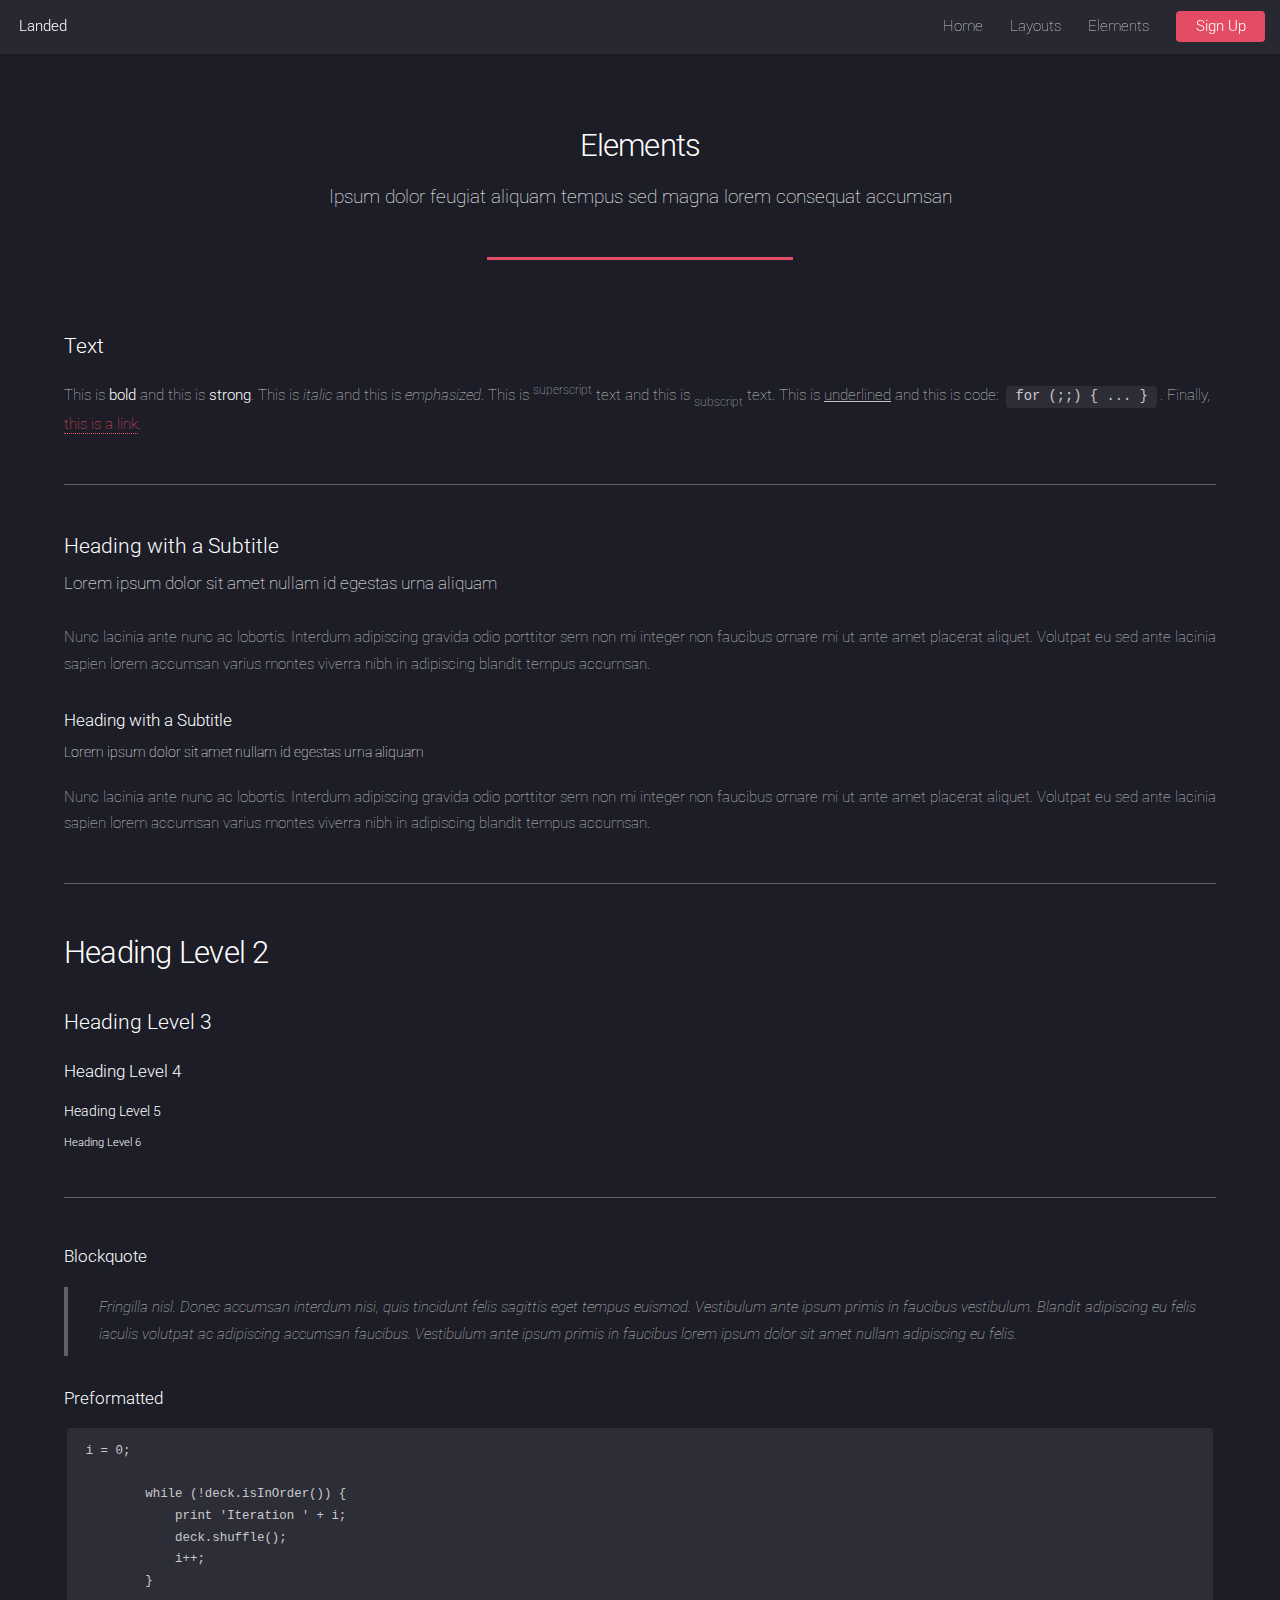
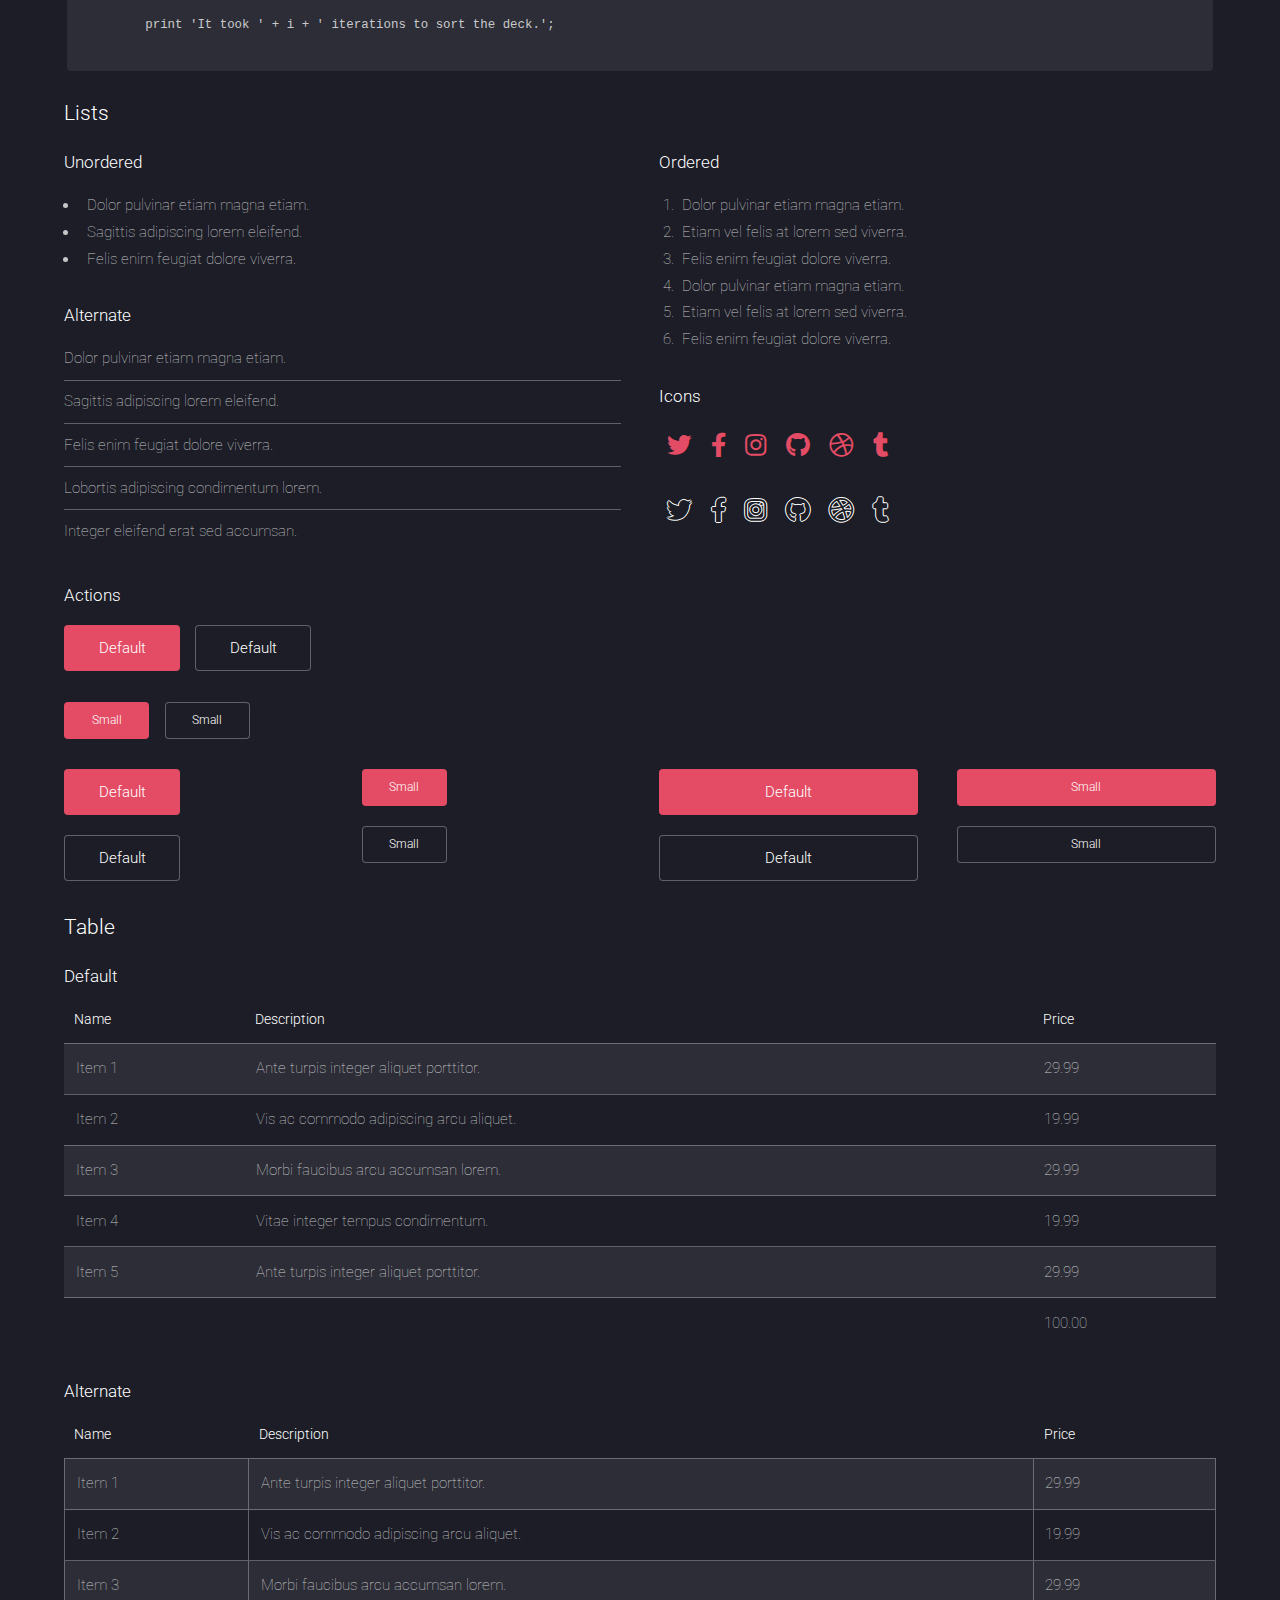
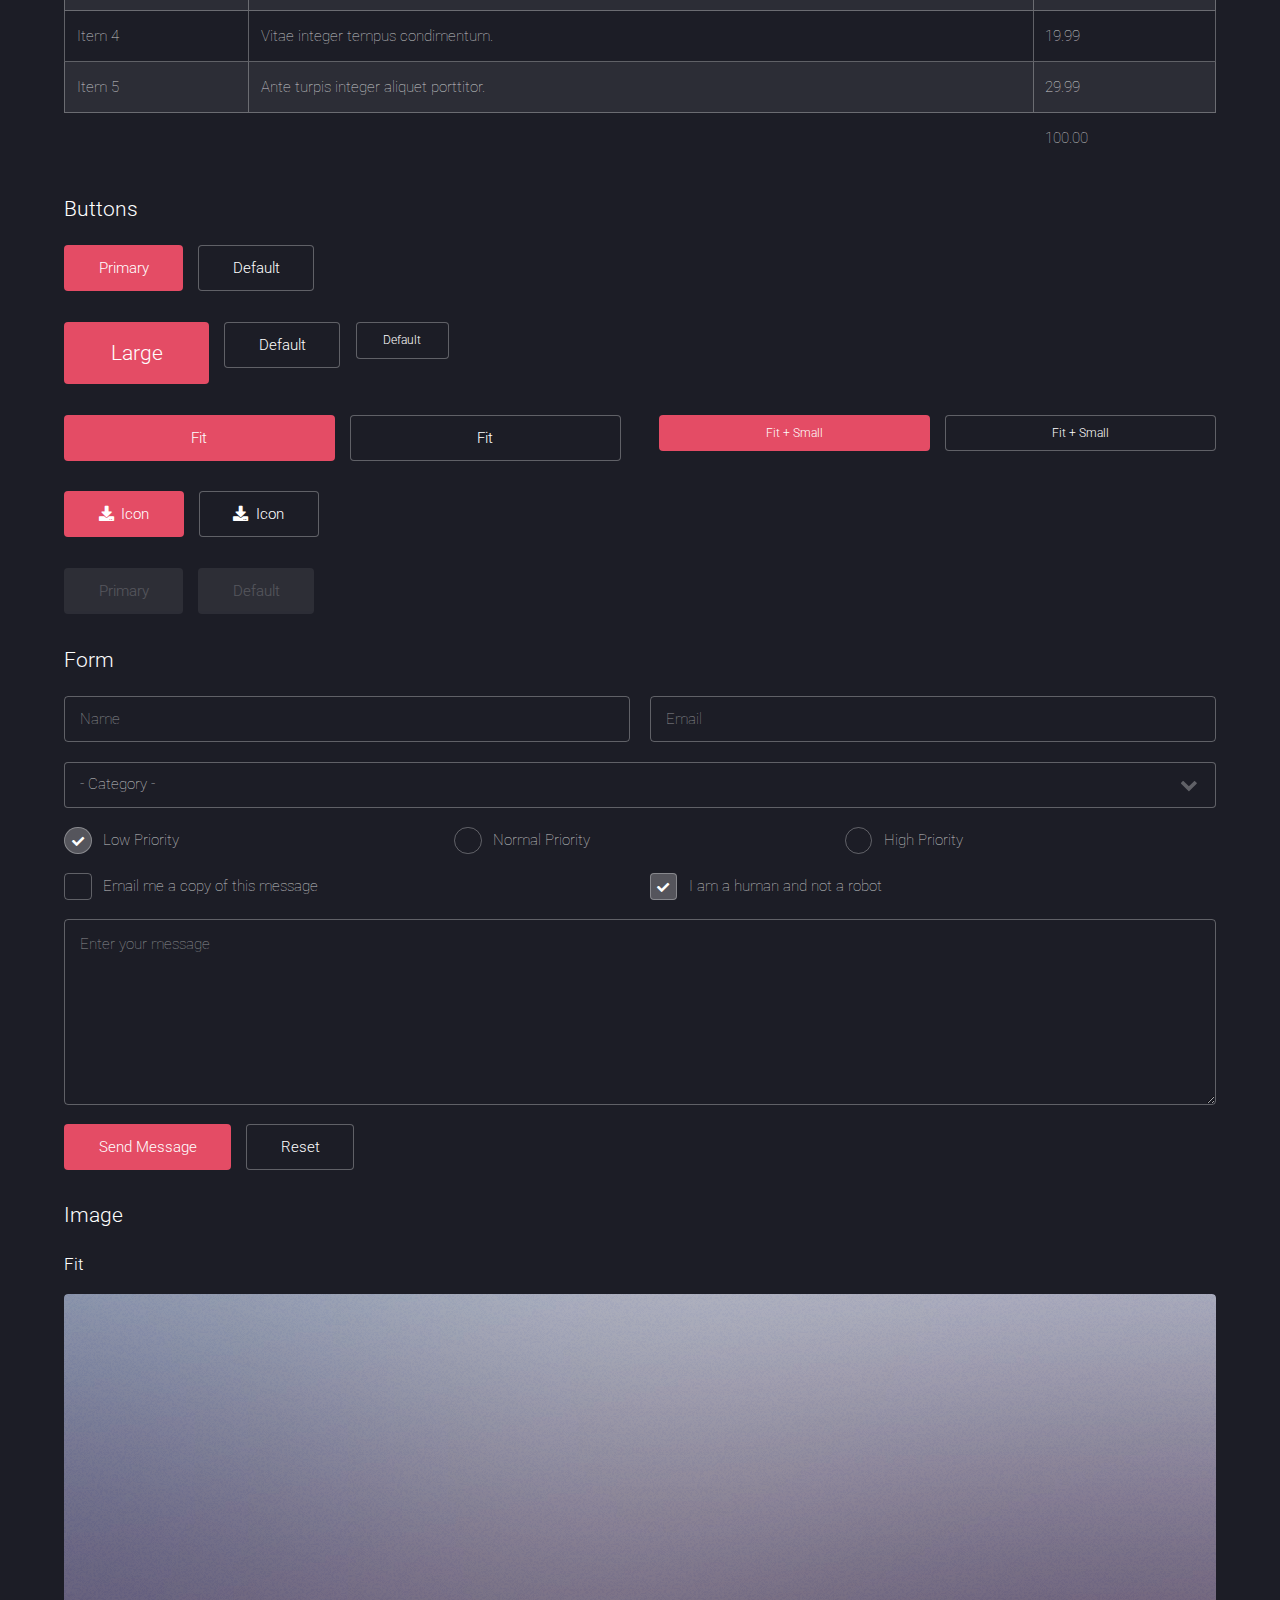
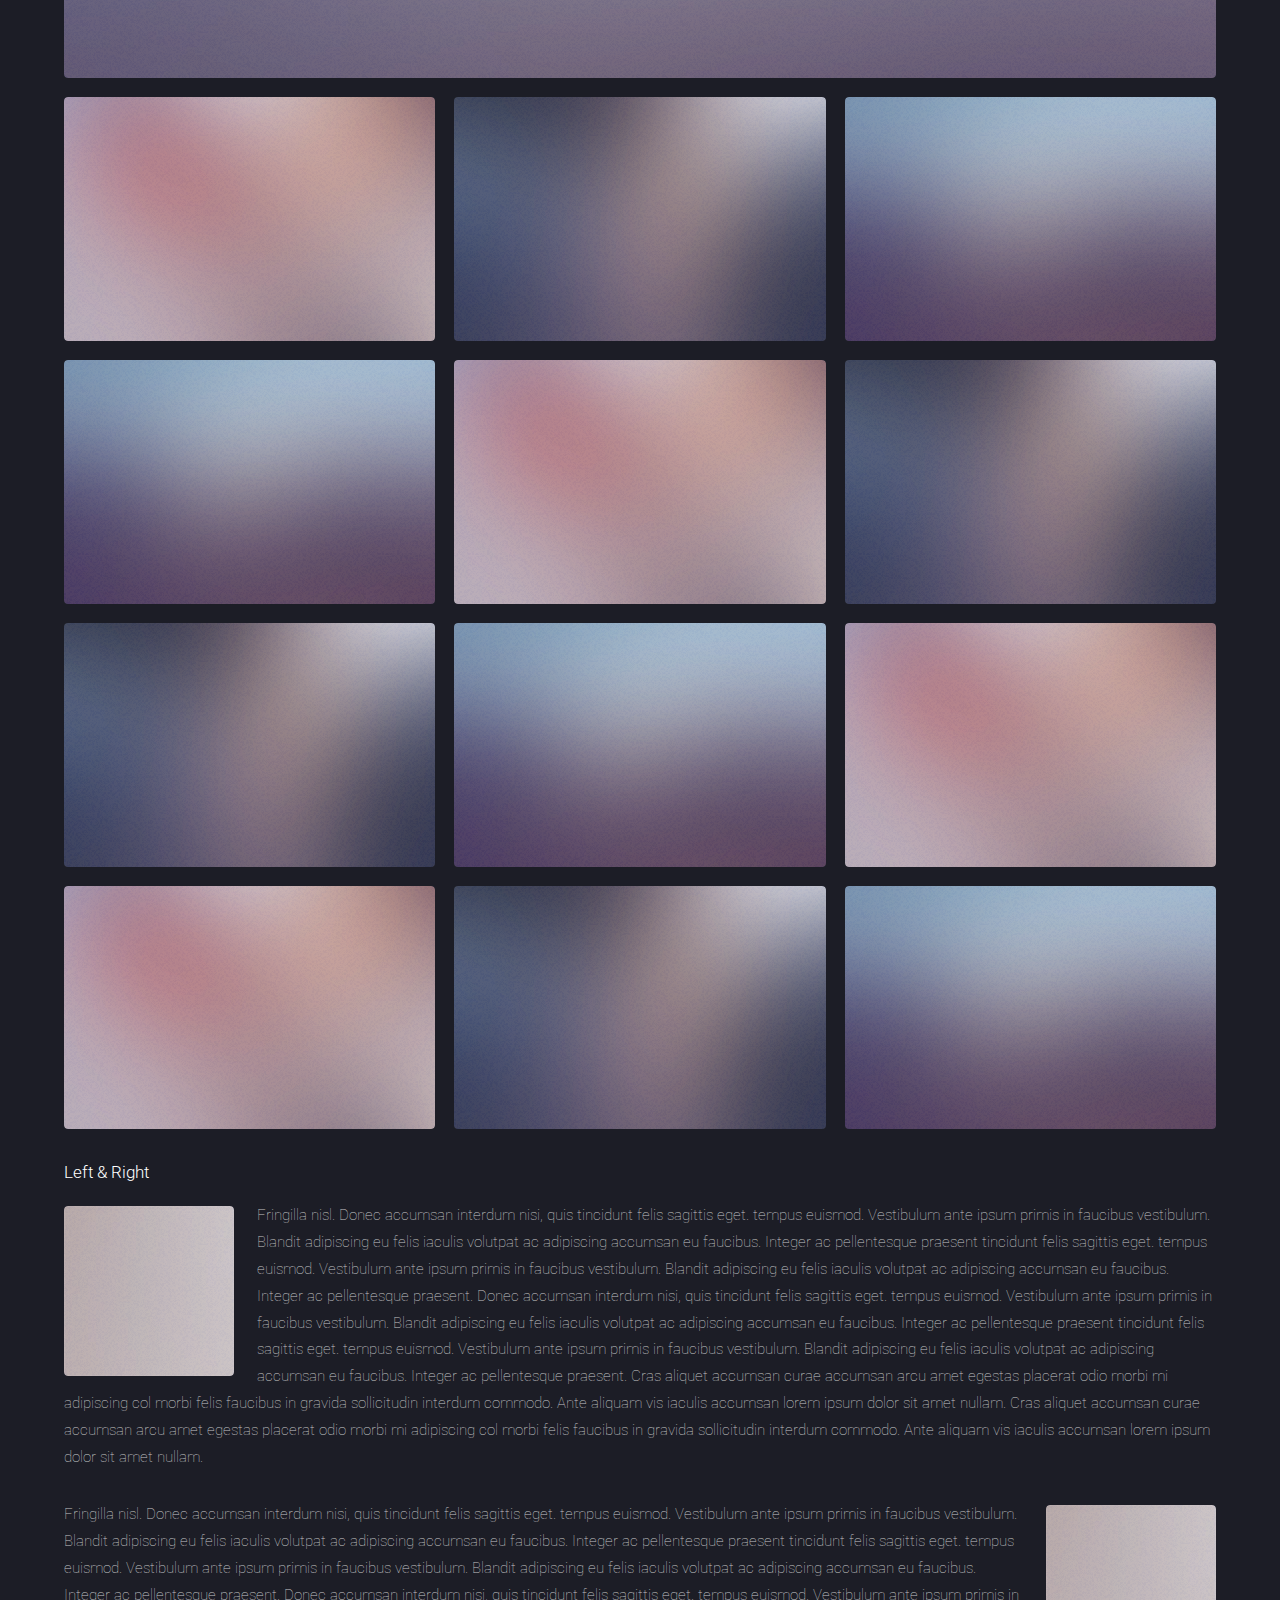
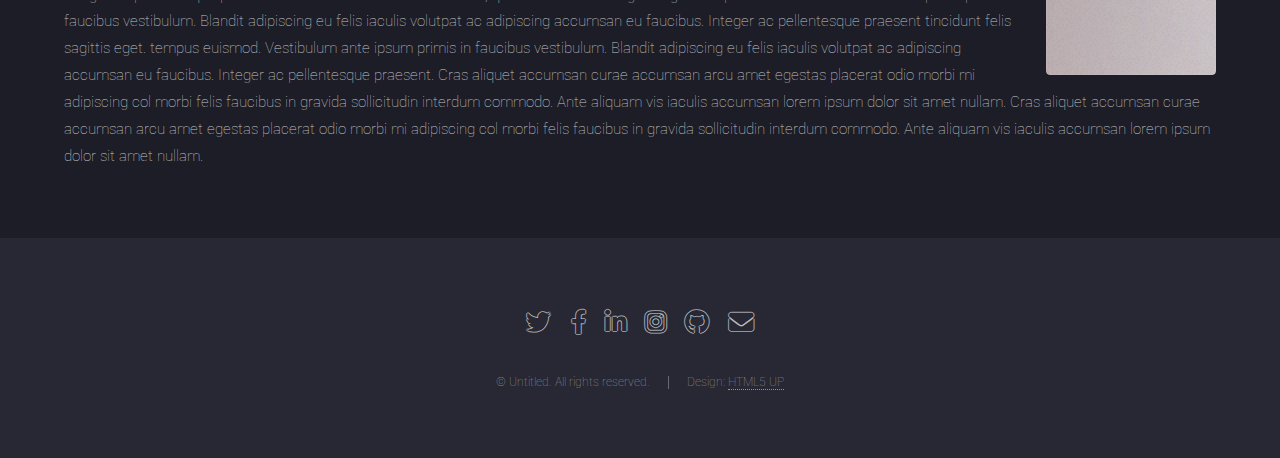
==== elements.html @ ab4cc2c6 "everything" ====
<!DOCTYPE HTML>
<!--
	Landed by HTML5 UP
	html5up.net | @ajlkn
	Free for personal and commercial use under the CCA 3.0 license (html5up.net/license)
-->
<html>
	<head>
		<title>Elements - Landed by HTML5 UP</title>
		<meta charset="utf-8" />
		<meta name="viewport" content="width=device-width, initial-scale=1, user-scalable=no" />
		<link rel="stylesheet" href="assets/css/main.css" />
		<noscript><link rel="stylesheet" href="assets/css/noscript.css" /></noscript>
	</head>
	<body class="is-preload">
		<div id="page-wrapper">

			<!-- Header -->
				<header id="header">
					<h1 id="logo"><a href="index.html">Landed</a></h1>
					<nav id="nav">
						<ul>
							<li><a href="index.html">Home</a></li>
							<li>
								<a href="#">Layouts</a>
								<ul>
									<li><a href="left-sidebar.html">Left Sidebar</a></li>
									<li><a href="right-sidebar.html">Right Sidebar</a></li>
									<li><a href="no-sidebar.html">No Sidebar</a></li>
									<li>
										<a href="#">Submenu</a>
										<ul>
											<li><a href="#">Option 1</a></li>
											<li><a href="#">Option 2</a></li>
											<li><a href="#">Option 3</a></li>
											<li><a href="#">Option 4</a></li>
										</ul>
									</li>
								</ul>
							</li>
							<li><a href="elements.html">Elements</a></li>
							<li><a href="#" class="button primary">Sign Up</a></li>
						</ul>
					</nav>
				</header>

			<!-- Main -->
				<div id="main" class="wrapper style1">
					<div class="container">
						<header class="major">
							<h2>Elements</h2>
							<p>Ipsum dolor feugiat aliquam tempus sed magna lorem consequat accumsan</p>
						</header>

						<!-- Text -->
							<section>
								<h3>Text</h3>
								<p>This is <b>bold</b> and this is <strong>strong</strong>. This is <i>italic</i> and this is <em>emphasized</em>.
								This is <sup>superscript</sup> text and this is <sub>subscript</sub> text.
								This is <u>underlined</u> and this is code: <code>for (;;) { ... }</code>. Finally, <a href="#">this is a link</a>.</p>

								<hr />

								<header>
									<h3>Heading with a Subtitle</h3>
									<p>Lorem ipsum dolor sit amet nullam id egestas urna aliquam</p>
								</header>
								<p>Nunc lacinia ante nunc ac lobortis. Interdum adipiscing gravida odio porttitor sem non mi integer non faucibus ornare mi ut ante amet placerat aliquet. Volutpat eu sed ante lacinia sapien lorem accumsan varius montes viverra nibh in adipiscing blandit tempus accumsan.</p>
								<header>
									<h4>Heading with a Subtitle</h4>
									<p>Lorem ipsum dolor sit amet nullam id egestas urna aliquam</p>
								</header>
								<p>Nunc lacinia ante nunc ac lobortis. Interdum adipiscing gravida odio porttitor sem non mi integer non faucibus ornare mi ut ante amet placerat aliquet. Volutpat eu sed ante lacinia sapien lorem accumsan varius montes viverra nibh in adipiscing blandit tempus accumsan.</p>

								<hr />

								<h2>Heading Level 2</h2>
								<h3>Heading Level 3</h3>
								<h4>Heading Level 4</h4>
								<h5>Heading Level 5</h5>
								<h6>Heading Level 6</h6>

								<hr />

								<h4>Blockquote</h4>
								<blockquote>Fringilla nisl. Donec accumsan interdum nisi, quis tincidunt felis sagittis eget tempus euismod. Vestibulum ante ipsum primis in faucibus vestibulum. Blandit adipiscing eu felis iaculis volutpat ac adipiscing accumsan faucibus. Vestibulum ante ipsum primis in faucibus lorem ipsum dolor sit amet nullam adipiscing eu felis.</blockquote>

								<h4>Preformatted</h4>
								<pre><code>i = 0;

	while (!deck.isInOrder()) {
	    print 'Iteration ' + i;
	    deck.shuffle();
	    i++;
	}

	print 'It took ' + i + ' iterations to sort the deck.';
	</code></pre>
							</section>

						<!-- Lists -->
							<section>
								<h3>Lists</h3>
								<div class="row">
									<div class="col-6 col-12-xsmall">

										<h4>Unordered</h4>
										<ul>
											<li>Dolor pulvinar etiam magna etiam.</li>
											<li>Sagittis adipiscing lorem eleifend.</li>
											<li>Felis enim feugiat dolore viverra.</li>
										</ul>

										<h4>Alternate</h4>
										<ul class="alt">
											<li>Dolor pulvinar etiam magna etiam.</li>
											<li>Sagittis adipiscing lorem eleifend.</li>
											<li>Felis enim feugiat dolore viverra.</li>
											<li>Lobortis adipiscing condimentum lorem.</li>
											<li>Integer eleifend erat sed accumsan.</li>
										</ul>

									</div>
									<div class="col-6 col-12-xsmall">

										<h4>Ordered</h4>
										<ol>
											<li>Dolor pulvinar etiam magna etiam.</li>
											<li>Etiam vel felis at lorem sed viverra.</li>
											<li>Felis enim feugiat dolore viverra.</li>
											<li>Dolor pulvinar etiam magna etiam.</li>
											<li>Etiam vel felis at lorem sed viverra.</li>
											<li>Felis enim feugiat dolore viverra.</li>
										</ol>

										<h4>Icons</h4>
										<ul class="icons">
											<li><a href="#" class="icon brands fa-twitter"><span class="label">Twitter</span></a></li>
											<li><a href="#" class="icon brands fa-facebook-f"><span class="label">Facebook</span></a></li>
											<li><a href="#" class="icon brands fa-instagram"><span class="label">Instagram</span></a></li>
											<li><a href="#" class="icon brands fa-github"><span class="label">Github</span></a></li>
											<li><a href="#" class="icon brands fa-dribbble"><span class="label">Dribbble</span></a></li>
											<li><a href="#" class="icon brands fa-tumblr"><span class="label">Tumblr</span></a></li>
										</ul>
										<ul class="icons">
											<li><a href="#" class="icon brands alt fa-twitter"><span class="label">Twitter</span></a></li>
											<li><a href="#" class="icon brands alt fa-facebook-f"><span class="label">Facebook</span></a></li>
											<li><a href="#" class="icon brands alt fa-instagram"><span class="label">Instagram</span></a></li>
											<li><a href="#" class="icon brands alt fa-github"><span class="label">Github</span></a></li>
											<li><a href="#" class="icon brands alt fa-dribbble"><span class="label">Dribbble</span></a></li>
											<li><a href="#" class="icon brands alt fa-tumblr"><span class="label">Tumblr</span></a></li>
										</ul>

									</div>
								</div>

								<h4>Actions</h4>
								<ul class="actions">
									<li><a href="#" class="button primary">Default</a></li>
									<li><a href="#" class="button">Default</a></li>
								</ul>
								<ul class="actions small">
									<li><a href="#" class="button primary small">Small</a></li>
									<li><a href="#" class="button small">Small</a></li>
								</ul>
								<div class="row">
									<div class="col-3 col-6-medium col-12-xsmall">
										<ul class="actions stacked">
											<li><a href="#" class="button primary">Default</a></li>
											<li><a href="#" class="button">Default</a></li>
										</ul>
									</div>
									<div class="col-3 col-6-medium col-12-xsmall">
										<ul class="actions stacked">
											<li><a href="#" class="button primary small">Small</a></li>
											<li><a href="#" class="button small">Small</a></li>
										</ul>
									</div>
									<div class="col-3 col-6-medium col-12-xsmall">
										<ul class="actions stacked">
											<li><a href="#" class="button primary fit">Default</a></li>
											<li><a href="#" class="button fit">Default</a></li>
										</ul>
									</div>
									<div class="col-3 col-6-medium col-12-xsmall">
										<ul class="actions stacked">
											<li><a href="#" class="button primary small fit">Small</a></li>
											<li><a href="#" class="button small fit">Small</a></li>
										</ul>
									</div>
								</div>
							</section>

						<!-- Table -->
							<section>
								<h3>Table</h3>
								<h4>Default</h4>
								<div class="table-wrapper">
									<table>
										<thead>
											<tr>
												<th>Name</th>
												<th>Description</th>
												<th>Price</th>
											</tr>
										</thead>
										<tbody>
											<tr>
												<td>Item 1</td>
												<td>Ante turpis integer aliquet porttitor.</td>
												<td>29.99</td>
											</tr>
											<tr>
												<td>Item 2</td>
												<td>Vis ac commodo adipiscing arcu aliquet.</td>
												<td>19.99</td>
											</tr>
											<tr>
												<td>Item 3</td>
												<td> Morbi faucibus arcu accumsan lorem.</td>
												<td>29.99</td>
											</tr>
											<tr>
												<td>Item 4</td>
												<td>Vitae integer tempus condimentum.</td>
												<td>19.99</td>
											</tr>
											<tr>
												<td>Item 5</td>
												<td>Ante turpis integer aliquet porttitor.</td>
												<td>29.99</td>
											</tr>
										</tbody>
										<tfoot>
											<tr>
												<td colspan="2"></td>
												<td>100.00</td>
											</tr>
										</tfoot>
									</table>
								</div>
								<h4>Alternate</h4>
								<div class="table-wrapper">
									<table class="alt">
										<thead>
											<tr>
												<th>Name</th>
												<th>Description</th>
												<th>Price</th>
											</tr>
										</thead>
										<tbody>
											<tr>
												<td>Item 1</td>
												<td>Ante turpis integer aliquet porttitor.</td>
												<td>29.99</td>
											</tr>
											<tr>
												<td>Item 2</td>
												<td>Vis ac commodo adipiscing arcu aliquet.</td>
												<td>19.99</td>
											</tr>
											<tr>
												<td>Item 3</td>
												<td> Morbi faucibus arcu accumsan lorem.</td>
												<td>29.99</td>
											</tr>
											<tr>
												<td>Item 4</td>
												<td>Vitae integer tempus condimentum.</td>
												<td>19.99</td>
											</tr>
											<tr>
												<td>Item 5</td>
												<td>Ante turpis integer aliquet porttitor.</td>
												<td>29.99</td>
											</tr>
										</tbody>
										<tfoot>
											<tr>
												<td colspan="2"></td>
												<td>100.00</td>
											</tr>
										</tfoot>
									</table>
								</div>
							</section>

						<!-- Buttons -->
							<section>
								<h3>Buttons</h3>
								<ul class="actions">
									<li><a href="#" class="button primary">Primary</a></li>
									<li><a href="#" class="button">Default</a></li>
								</ul>
								<ul class="actions">
									<li><a href="#" class="button primary large">Large</a></li>
									<li><a href="#" class="button">Default</a></li>
									<li><a href="#" class="button small">Default</a></li>
								</ul>
								<div class="row">
									<div class="col-6 col-12-xsmall">
										<ul class="actions fit">
											<li><a href="#" class="button primary fit">Fit</a></li>
											<li><a href="#" class="button fit">Fit</a></li>
										</ul>
									</div>
									<div class="col-6 col-12-xsmall">
										<ul class="actions fit small">
											<li><a href="#" class="button primary fit small">Fit + Small</a></li>
											<li><a href="#" class="button fit small">Fit + Small</a></li>
										</ul>
									</div>
								</div>
								<ul class="actions">
									<li><a href="#" class="button primary icon solid fa-download">Icon</a></li>
									<li><a href="#" class="button icon solid fa-download">Icon</a></li>
								</ul>
								<ul class="actions">
									<li><span class="button primary disabled">Primary</span></li>
									<li><span class="button disabled">Default</span></li>
								</ul>
							</section>

						<!-- Form -->
							<section>
								<h3>Form</h3>
								<form method="post" action="#">
									<div class="row gtr-uniform gtr-50">
										<div class="col-6 col-12-xsmall">
											<input type="text" name="name" id="name" value="" placeholder="Name" />
										</div>
										<div class="col-6 col-12-xsmall">
											<input type="email" name="email" id="email" value="" placeholder="Email" />
										</div>
										<div class="col-12">
											<select name="category" id="category">
												<option value="">- Category -</option>
												<option value="1">Manufacturing</option>
												<option value="1">Shipping</option>
												<option value="1">Administration</option>
												<option value="1">Human Resources</option>
											</select>
										</div>
										<div class="col-4 col-12-medium">
											<input type="radio" id="priority-low" name="priority" checked>
											<label for="priority-low">Low Priority</label>
										</div>
										<div class="col-4 col-12-medium">
											<input type="radio" id="priority-normal" name="priority">
											<label for="priority-normal">Normal Priority</label>
										</div>
										<div class="col-4 col-12-medium">
											<input type="radio" id="priority-high" name="priority">
											<label for="priority-high">High Priority</label>
										</div>
										<div class="col-6 col-12-medium">
											<input type="checkbox" id="copy" name="copy">
											<label for="copy">Email me a copy of this message</label>
										</div>
										<div class="col-6 col-12-medium">
											<input type="checkbox" id="human" name="human" checked>
											<label for="human">I am a human and not a robot</label>
										</div>
										<div class="col-12">
											<textarea name="message" id="message" placeholder="Enter your message" rows="6"></textarea>
										</div>
										<div class="col-12">
											<ul class="actions">
												<li><input type="submit" value="Send Message" class="primary" /></li>
												<li><input type="reset" value="Reset" /></li>
											</ul>
										</div>
									</div>
								</form>
							</section>

						<!-- Image -->
							<section>
								<h3>Image</h3>
								<h4>Fit</h4>
								<div class="box alt">
									<div class="row gtr-50 gtr-uniform">
										<div class="col-12"><span class="image fit"><img src="images/pic07.jpg" alt="" /></span></div>
										<div class="col-4 col-6-xsmall"><span class="image fit"><img src="images/pic02.jpg" alt="" /></span></div>
										<div class="col-4 col-6-xsmall"><span class="image fit"><img src="images/pic03.jpg" alt="" /></span></div>
										<div class="col-4 col-6-xsmall"><span class="image fit"><img src="images/pic04.jpg" alt="" /></span></div>
										<div class="col-4 col-6-xsmall"><span class="image fit"><img src="images/pic04.jpg" alt="" /></span></div>
										<div class="col-4 col-6-xsmall"><span class="image fit"><img src="images/pic02.jpg" alt="" /></span></div>
										<div class="col-4 col-6-xsmall"><span class="image fit"><img src="images/pic03.jpg" alt="" /></span></div>
										<div class="col-4 col-6-xsmall"><span class="image fit"><img src="images/pic03.jpg" alt="" /></span></div>
										<div class="col-4 col-6-xsmall"><span class="image fit"><img src="images/pic04.jpg" alt="" /></span></div>
										<div class="col-4 col-6-xsmall"><span class="image fit"><img src="images/pic02.jpg" alt="" /></span></div>
										<div class="col-4 col-6-xsmall"><span class="image fit"><img src="images/pic02.jpg" alt="" /></span></div>
										<div class="col-4 col-6-xsmall"><span class="image fit"><img src="images/pic03.jpg" alt="" /></span></div>
										<div class="col-4 col-6-xsmall"><span class="image fit"><img src="images/pic04.jpg" alt="" /></span></div>
									</div>
								</div>

								<h4>Left &amp; Right</h4>
								<p><span class="image left"><img src="images/pic08.jpg" alt="" /></span>Fringilla nisl. Donec accumsan interdum nisi, quis tincidunt felis sagittis eget. tempus euismod. Vestibulum ante ipsum primis in faucibus vestibulum. Blandit adipiscing eu felis iaculis volutpat ac adipiscing accumsan eu faucibus. Integer ac pellentesque praesent tincidunt felis sagittis eget. tempus euismod. Vestibulum ante ipsum primis in faucibus vestibulum. Blandit adipiscing eu felis iaculis volutpat ac adipiscing accumsan eu faucibus. Integer ac pellentesque praesent. Donec accumsan interdum nisi, quis tincidunt felis sagittis eget. tempus euismod. Vestibulum ante ipsum primis in faucibus vestibulum. Blandit adipiscing eu felis iaculis volutpat ac adipiscing accumsan eu faucibus. Integer ac pellentesque praesent tincidunt felis sagittis eget. tempus euismod. Vestibulum ante ipsum primis in faucibus vestibulum. Blandit adipiscing eu felis iaculis volutpat ac adipiscing accumsan eu faucibus. Integer ac pellentesque praesent. Cras aliquet accumsan curae accumsan arcu amet egestas placerat odio morbi mi adipiscing col morbi felis faucibus in gravida sollicitudin interdum commodo. Ante aliquam vis iaculis accumsan lorem ipsum dolor sit amet nullam. Cras aliquet accumsan curae accumsan arcu amet egestas placerat odio morbi mi adipiscing col morbi felis faucibus in gravida sollicitudin interdum commodo. Ante aliquam vis iaculis accumsan lorem ipsum dolor sit amet nullam.</p>
								<p><span class="image right"><img src="images/pic08.jpg" alt="" /></span>Fringilla nisl. Donec accumsan interdum nisi, quis tincidunt felis sagittis eget. tempus euismod. Vestibulum ante ipsum primis in faucibus vestibulum. Blandit adipiscing eu felis iaculis volutpat ac adipiscing accumsan eu faucibus. Integer ac pellentesque praesent tincidunt felis sagittis eget. tempus euismod. Vestibulum ante ipsum primis in faucibus vestibulum. Blandit adipiscing eu felis iaculis volutpat ac adipiscing accumsan eu faucibus. Integer ac pellentesque praesent. Donec accumsan interdum nisi, quis tincidunt felis sagittis eget. tempus euismod. Vestibulum ante ipsum primis in faucibus vestibulum. Blandit adipiscing eu felis iaculis volutpat ac adipiscing accumsan eu faucibus. Integer ac pellentesque praesent tincidunt felis sagittis eget. tempus euismod. Vestibulum ante ipsum primis in faucibus vestibulum. Blandit adipiscing eu felis iaculis volutpat ac adipiscing accumsan eu faucibus. Integer ac pellentesque praesent. Cras aliquet accumsan curae accumsan arcu amet egestas placerat odio morbi mi adipiscing col morbi felis faucibus in gravida sollicitudin interdum commodo. Ante aliquam vis iaculis accumsan lorem ipsum dolor sit amet nullam. Cras aliquet accumsan curae accumsan arcu amet egestas placerat odio morbi mi adipiscing col morbi felis faucibus in gravida sollicitudin interdum commodo. Ante aliquam vis iaculis accumsan lorem ipsum dolor sit amet nullam.</p>
							</section>

					</div>
				</div>

			<!-- Footer -->
				<footer id="footer">
					<ul class="icons">
						<li><a href="#" class="icon brands alt fa-twitter"><span class="label">Twitter</span></a></li>
						<li><a href="#" class="icon brands alt fa-facebook-f"><span class="label">Facebook</span></a></li>
						<li><a href="#" class="icon brands alt fa-linkedin-in"><span class="label">LinkedIn</span></a></li>
						<li><a href="#" class="icon brands alt fa-instagram"><span class="label">Instagram</span></a></li>
						<li><a href="#" class="icon brands alt fa-github"><span class="label">GitHub</span></a></li>
						<li><a href="#" class="icon solid alt fa-envelope"><span class="label">Email</span></a></li>
					</ul>
					<ul class="copyright">
						<li>&copy; Untitled. All rights reserved.</li><li>Design: <a href="http://html5up.net">HTML5 UP</a></li>
					</ul>
				</footer>

		</div>

		<!-- Scripts -->
			<script src="assets/js/jquery.min.js"></script>
			<script src="assets/js/jquery.scrolly.min.js"></script>
			<script src="assets/js/jquery.dropotron.min.js"></script>
			<script src="assets/js/jquery.scrollex.min.js"></script>
			<script src="assets/js/browser.min.js"></script>
			<script src="assets/js/breakpoints.min.js"></script>
			<script src="assets/js/util.js"></script>
			<script src="assets/js/main.js"></script>

	</body>
</html>
---- assets/css/main.css ----
@import url("fontawesome-all.min.css");
@import url("https://fonts.googleapis.com/css?family=Roboto:100,300,100italic,300italic");

/*
	Landed by HTML5 UP
	html5up.net | @ajlkn
	Free for personal and commercial use under the CCA 3.0 license (html5up.net/license)
*/

html, body, div, span, applet, object,
iframe, h1, h2, h3, h4, h5, h6, p, blockquote,
pre, a, abbr, acronym, address, big, cite,
code, del, dfn, em, img, ins, kbd, q, s, samp,
small, strike, strong, sub, sup, tt, var, b,
u, i, center, dl, dt, dd, ol, ul, li, fieldset,
form, label, legend, table, caption, tbody,
tfoot, thead, tr, th, td, article, aside,
canvas, details, embed, figure, figcaption,
footer, header, hgroup, menu, nav, output, ruby,
section, summary, time, mark, audio, video {
	margin: 0;
	padding: 0;
	border: 0;
	font-size: 100%;
	font: inherit;
	vertical-align: baseline;}

article, aside, details, figcaption, figure,
footer, header, hgroup, menu, nav, section {
	display: block;}

body {
	line-height: 1;
}

ol, ul {
	list-style: none;
}

blockquote, q {
	quotes: none;
}

	blockquote:before, blockquote:after, q:before, q:after {
		content: '';
		content: none;
	}

table {
	border-collapse: collapse;
	border-spacing: 0;
}

body {
	-webkit-text-size-adjust: none;
}

mark {
	background-color: transparent;
	color: inherit;
}

input::-moz-focus-inner {
	border: 0;
	padding: 0;
}

input, select, textarea {
	-moz-appearance: none;
	-webkit-appearance: none;
	-ms-appearance: none;
	appearance: none;
}

/* Basic */

	html {
		box-sizing: border-box;
	}

	*, *:before, *:after {
		box-sizing: inherit;
	}

	html, body {
		background: #1c1d26;
	}

	body.is-preload *, body.is-preload *:before, body.is-preload *:after {
		-moz-animation: none !important;
		-webkit-animation: none !important;
		-ms-animation: none !important;
		animation: none !important;
		-moz-transition: none !important;
		-webkit-transition: none !important;
		-ms-transition: none !important;
		transition: none !important;
	}

	body, input, select, textarea {
		color: rgba(255, 255, 255, 0.75);
		font-family: "Roboto", Helvetica, sans-serif;
		font-size: 15pt;
		font-weight: 100;
		line-height: 1.75em;
	}

	a {
		-moz-transition: border-color 0.2s ease-in-out, color 0.2s ease-in-out;
		-webkit-transition: border-color 0.2s ease-in-out, color 0.2s ease-in-out;
		-ms-transition: border-color 0.2s ease-in-out, color 0.2s ease-in-out;
		transition: border-color 0.2s ease-in-out, color 0.2s ease-in-out;
		border-bottom: dotted 1px;
		color: #e44c65;
		text-decoration: none;
	}

		a:hover {
			color: #e44c65 !important;
			border-bottom-color: transparent;
		}

	strong, b {
		color: #ffffff;
		font-weight: 300;
	}

	em, i {
		font-style: italic;
	}

	p {
		margin: 0 0 2em 0;
	}

	h1, h2, h3, h4, h5, h6 {
		color: #ffffff;
		font-weight: 300;
		line-height: 1em;
		margin: 0 0 1em 0;
	}

		h1 a, h2 a, h3 a, h4 a, h5 a, h6 a {
			color: inherit;
			border: 0;
		}

	h2 {
		font-size: 2em;
		line-height: 1.5em;
		letter-spacing: -0.025em;
	}

	h3 {
		font-size: 1.35em;
		line-height: 1.5em;
	}

	h4 {
		font-size: 1.1em;
		line-height: 1.5em;
	}

	h5 {
		font-size: 0.9em;
		line-height: 1.5em;
	}

	h6 {
		font-size: 0.7em;
		line-height: 1.5em;
	}

	sub {
		font-size: 0.8em;
		position: relative;
		top: 0.5em;
	}

	sup {
		font-size: 0.8em;
		position: relative;
		top: -0.5em;
	}

	hr {
		border: 0;
		border-bottom: solid 1px rgba(255, 255, 255, 0.3);
		margin: 3em 0;
	}

		hr.major {
			margin: 4em 0;
		}

	blockquote {
		border-left: solid 4px rgba(255, 255, 255, 0.3);
		font-style: italic;
		margin: 0 0 2em 0;
		padding: 0.5em 0 0.5em 2em;
	}

	code {
		background: rgba(255, 255, 255, 0.075);
		border-radius: 4px;
		font-family: "Courier New", monospace;
		font-size: 0.9em;
		margin: 0 0.25em;
		padding: 0.25em 0.65em;
	}

	pre {
		-webkit-overflow-scrolling: touch;
		font-family: "Courier New", monospace;
		font-size: 0.9em;
		margin: 0 0 2em 0;
	}

		pre code {
			display: block;
			line-height: 1.75em;
			padding: 1em 1.5em;
			overflow-x: auto;
		}

	.align-left {
		text-align: left;
	}

	.align-center {
		text-align: center;
	}

	.align-right {
		text-align: right;
	}

/* Loader */

	@-moz-keyframes spinner-show {
		0% {
			opacity: 0;
		}

		100% {
			opacity: 1;
		}
	}

	@-webkit-keyframes spinner-show {
		0% {
			opacity: 0;
		}

		100% {
			opacity: 1;
		}
	}

	@-ms-keyframes spinner-show {
		0% {
			opacity: 0;
		}

		100% {
			opacity: 1;
		}
	}

	@keyframes spinner-show {
		0% {
			opacity: 0;
		}

		100% {
			opacity: 1;
		}
	}

	@-moz-keyframes spinner-hide {
		0% {
			color: rgba(255, 255, 255, 0.15);
			z-index: 100001;
			-moz-transform: scale(1) rotate(0deg);
			-webkit-transform: scale(1) rotate(0deg);
			-ms-transform: scale(1) rotate(0deg);
			transform: scale(1) rotate(0deg);
		}

		99% {
			color: #1c1d26;
			z-index: 100001;
			-moz-transform: scale(0.5) rotate(360deg);
			-webkit-transform: scale(0.5) rotate(360deg);
			-ms-transform: scale(0.5) rotate(360deg);
			transform: scale(0.5) rotate(360deg);
		}

		100% {
			color: #1c1d26;
			z-index: -1;
			-moz-transform: scale(0.5) rotate(360deg);
			-webkit-transform: scale(0.5) rotate(360deg);
			-ms-transform: scale(0.5) rotate(360deg);
			transform: scale(0.5) rotate(360deg);
		}
	}

	@-webkit-keyframes spinner-hide {
		0% {
			color: rgba(255, 255, 255, 0.15);
			z-index: 100001;
			-moz-transform: scale(1) rotate(0deg);
			-webkit-transform: scale(1) rotate(0deg);
			-ms-transform: scale(1) rotate(0deg);
			transform: scale(1) rotate(0deg);
		}

		99% {
			color: #1c1d26;
			z-index: 100001;
			-moz-transform: scale(0.5) rotate(360deg);
			-webkit-transform: scale(0.5) rotate(360deg);
			-ms-transform: scale(0.5) rotate(360deg);
			transform: scale(0.5) rotate(360deg);
		}

		100% {
			color: #1c1d26;
			z-index: -1;
			-moz-transform: scale(0.5) rotate(360deg);
			-webkit-transform: scale(0.5) rotate(360deg);
			-ms-transform: scale(0.5) rotate(360deg);
			transform: scale(0.5) rotate(360deg);
		}
	}

	@-ms-keyframes spinner-hide {
		0% {
			color: rgba(255, 255, 255, 0.15);
			z-index: 100001;
			-moz-transform: scale(1) rotate(0deg);
			-webkit-transform: scale(1) rotate(0deg);
			-ms-transform: scale(1) rotate(0deg);
			transform: scale(1) rotate(0deg);
		}

		99% {
			color: #1c1d26;
			z-index: 100001;
			-moz-transform: scale(0.5) rotate(360deg);
			-webkit-transform: scale(0.5) rotate(360deg);
			-ms-transform: scale(0.5) rotate(360deg);
			transform: scale(0.5) rotate(360deg);
		}

		100% {
			color: #1c1d26;
			z-index: -1;
			-moz-transform: scale(0.5) rotate(360deg);
			-webkit-transform: scale(0.5) rotate(360deg);
			-ms-transform: scale(0.5) rotate(360deg);
			transform: scale(0.5) rotate(360deg);
		}
	}

	@keyframes spinner-hide {
		0% {
			color: rgba(255, 255, 255, 0.15);
			z-index: 100001;
			-moz-transform: scale(1) rotate(0deg);
			-webkit-transform: scale(1) rotate(0deg);
			-ms-transform: scale(1) rotate(0deg);
			transform: scale(1) rotate(0deg);
		}

		99% {
			color: #1c1d26;
			z-index: 100001;
			-moz-transform: scale(0.5) rotate(360deg);
			-webkit-transform: scale(0.5) rotate(360deg);
			-ms-transform: scale(0.5) rotate(360deg);
			transform: scale(0.5) rotate(360deg);
		}

		100% {
			color: #1c1d26;
			z-index: -1;
			-moz-transform: scale(0.5) rotate(360deg);
			-webkit-transform: scale(0.5) rotate(360deg);
			-ms-transform: scale(0.5) rotate(360deg);
			transform: scale(0.5) rotate(360deg);
		}
	}

	@-moz-keyframes spinner-rotate {
		0% {
			-moz-transform: scale(1) rotate(0deg);
			-webkit-transform: scale(1) rotate(0deg);
			-ms-transform: scale(1) rotate(0deg);
			transform: scale(1) rotate(0deg);
		}

		100% {
			-moz-transform: scale(1) rotate(360deg);
			-webkit-transform: scale(1) rotate(360deg);
			-ms-transform: scale(1) rotate(360deg);
			transform: scale(1) rotate(360deg);
		}
	}

	@-webkit-keyframes spinner-rotate {
		0% {
			-moz-transform: scale(1) rotate(0deg);
			-webkit-transform: scale(1) rotate(0deg);
			-ms-transform: scale(1) rotate(0deg);
			transform: scale(1) rotate(0deg);
		}

		100% {
			-moz-transform: scale(1) rotate(360deg);
			-webkit-transform: scale(1) rotate(360deg);
			-ms-transform: scale(1) rotate(360deg);
			transform: scale(1) rotate(360deg);
		}
	}

	@-ms-keyframes spinner-rotate {
		0% {
			-moz-transform: scale(1) rotate(0deg);
			-webkit-transform: scale(1) rotate(0deg);
			-ms-transform: scale(1) rotate(0deg);
			transform: scale(1) rotate(0deg);
		}

		100% {
			-moz-transform: scale(1) rotate(360deg);
			-webkit-transform: scale(1) rotate(360deg);
			-ms-transform: scale(1) rotate(360deg);
			transform: scale(1) rotate(360deg);
		}
	}

	@keyframes spinner-rotate {
		0% {
			-moz-transform: scale(1) rotate(0deg);
			-webkit-transform: scale(1) rotate(0deg);
			-ms-transform: scale(1) rotate(0deg);
			transform: scale(1) rotate(0deg);
		}

		100% {
			-moz-transform: scale(1) rotate(360deg);
			-webkit-transform: scale(1) rotate(360deg);
			-ms-transform: scale(1) rotate(360deg);
			transform: scale(1) rotate(360deg);
		}
	}

	@-moz-keyframes overlay-hide {
		0% {
			opacity: 1;
			z-index: 100000;
		}

		15% {
			opacity: 1;
			z-index: 100000;
		}

		99% {
			opacity: 0;
			z-index: 100000;
		}

		100% {
			opacity: 0;
			z-index: -1;
		}
	}

	@-webkit-keyframes overlay-hide {
		0% {
			opacity: 1;
			z-index: 100000;
		}

		15% {
			opacity: 1;
			z-index: 100000;
		}

		99% {
			opacity: 0;
			z-index: 100000;
		}

		100% {
			opacity: 0;
			z-index: -1;
		}
	}

	@-ms-keyframes overlay-hide {
		0% {
			opacity: 1;
			z-index: 100000;
		}

		15% {
			opacity: 1;
			z-index: 100000;
		}

		99% {
			opacity: 0;
			z-index: 100000;
		}

		100% {
			opacity: 0;
			z-index: -1;
		}
	}

	@keyframes overlay-hide {
		0% {
			opacity: 1;
			z-index: 100000;
		}

		15% {
			opacity: 1;
			z-index: 100000;
		}

		99% {
			opacity: 0;
			z-index: 100000;
		}

		100% {
			opacity: 0;
			z-index: -1;
		}
	}

	body.landing {
		text-decoration: none;
	}

		body.landing:before {
			-moz-osx-font-smoothing: grayscale;
			-webkit-font-smoothing: antialiased;
			display: inline-block;
			font-style: normal;
			font-variant: normal;
			text-rendering: auto;
			line-height: 1;
			text-transform: none !important;
			font-family: 'Font Awesome 5 Free';
			font-weight: 900;
		}

		body.landing:before {
			-moz-animation: spinner-show 1.5s 1 0.25s ease forwards, spinner-hide 0.25s ease-in-out forwards !important;
			-webkit-animation: spinner-show 1.5s 1 0.25s ease forwards, spinner-hide 0.25s ease-in-out forwards !important;
			-ms-animation: spinner-show 1.5s 1 0.25s ease forwards, spinner-hide 0.25s ease-in-out forwards !important;
			animation: spinner-show 1.5s 1 0.25s ease forwards, spinner-hide 0.25s ease-in-out forwards !important;
			-moz-transform-origin: 50% 50%;
			-webkit-transform-origin: 50% 50%;
			-ms-transform-origin: 50% 50%;
			transform-origin: 50% 50%;
			color: rgba(255, 255, 255, 0.15);
			content: '\f1ce';
			cursor: default;
			display: block;
			font-size: 2em;
			height: 2em;
			left: 50%;
			line-height: 2em;
			margin: -1em 0 0 -1em;
			opacity: 0;
			position: fixed;
			text-align: center;
			top: 50%;
			width: 2em;
			z-index: -1;
		}

		body.landing:after {
			-moz-animation: overlay-hide 1.5s ease-in forwards !important;
			-webkit-animation: overlay-hide 1.5s ease-in forwards !important;
			-ms-animation: overlay-hide 1.5s ease-in forwards !important;
			animation: overlay-hide 1.5s ease-in forwards !important;
			background: #1c1d26;
			content: '';
			display: block;
			height: 100%;
			left: 0;
			opacity: 0;
			position: fixed;
			top: 0;
			width: 100%;
			z-index: -1;
		}

		body.landing.is-preload:before {
			-moz-animation: spinner-show 1.5s 1 0.25s ease forwards, spinner-rotate 0.75s infinite linear !important;
			-webkit-animation: spinner-show 1.5s 1 0.25s ease forwards, spinner-rotate 0.75s infinite linear !important;
			-ms-animation: spinner-show 1.5s 1 0.25s ease forwards, spinner-rotate 0.75s infinite linear !important;
			animation: spinner-show 1.5s 1 0.25s ease forwards, spinner-rotate 0.75s infinite linear !important;
			z-index: 100001;
		}

		body.landing.is-preload:after {
			-moz-animation: none !important;
			-webkit-animation: none !important;
			-ms-animation: none !important;
			animation: none !important;
			opacity: 1;
			z-index: 100000;
		}

	@media (-webkit-min-device-pixel-ratio: 2) {

		body.landing:before {
			line-height: 2.025em;
		}

	}

/* Container */

	.container {
		margin: 0 auto;
		max-width: calc(100% - 4em);
		width: 70em;
	}

		.container.xsmall {
			width: 17.5em;
		}

		.container.small {
			width: 35em;
		}

		.container.medium {
			width: 52.5em;
		}

		.container.large {
			width: 87.5em;
		}

		.container.xlarge {
			width: 105em;
		}

		.container.max {
			width: 100%;
		}

		@media screen and (max-width: 1280px) {

			.container {
				width: 90%;
				max-width: 100%;
			}

		}

		@media screen and (max-width: 980px) {

			.container {
				width: 100% !important;
			}

		}

/* Row */

	.row {
		display: flex;
		flex-wrap: wrap;
		box-sizing: border-box;
		align-items: stretch;
	}

		.row > * {
			box-sizing: border-box;
		}

		.row.gtr-uniform > * > :last-child {
			margin-bottom: 0;
		}

		.row.aln-left {
			justify-content: flex-start;
		}

		.row.aln-center {
			justify-content: center;
		}

		.row.aln-right {
			justify-content: flex-end;
		}

		.row.aln-top {
			align-items: flex-start;
		}

		.row.aln-middle {
			align-items: center;
		}

		.row.aln-bottom {
			align-items: flex-end;
		}

		.row > .imp {
			order: -1;
		}

		.row > .col-1 {
			width: 8.33333%;
		}

		.row > .off-1 {
			margin-left: 8.33333%;
		}

		.row > .col-2 {
			width: 16.66667%;
		}

		.row > .off-2 {
			margin-left: 16.66667%;
		}

		.row > .col-3 {
			width: 25%;
		}

		.row > .off-3 {
			margin-left: 25%;
		}

		.row > .col-4 {
			width: 33.33333%;
		}

		.row > .off-4 {
			margin-left: 33.33333%;
		}

		.row > .col-5 {
			width: 41.66667%;
		}

		.row > .off-5 {
			margin-left: 41.66667%;
		}

		.row > .col-6 {
			width: 50%;
		}

		.row > .off-6 {
			margin-left: 50%;
		}

		.row > .col-7 {
			width: 58.33333%;
		}

		.row > .off-7 {
			margin-left: 58.33333%;
		}

		.row > .col-8 {
			width: 66.66667%;
		}

		.row > .off-8 {
			margin-left: 66.66667%;
		}

		.row > .col-9 {
			width: 75%;
		}

		.row > .off-9 {
			margin-left: 75%;
		}

		.row > .col-10 {
			width: 83.33333%;
		}

		.row > .off-10 {
			margin-left: 83.33333%;
		}

		.row > .col-11 {
			width: 91.66667%;
		}

		.row > .off-11 {
			margin-left: 91.66667%;
		}

		.row > .col-12 {
			width: 100%;
		}

		.row > .off-12 {
			margin-left: 100%;
		}

		.row.gtr-0 {
			margin-top: 0;
			margin-left: 0em;
		}

			.row.gtr-0 > * {
				padding: 0 0 0 0em;
			}

			.row.gtr-0.gtr-uniform {
				margin-top: 0em;
			}

				.row.gtr-0.gtr-uniform > * {
					padding-top: 0em;
				}

		.row.gtr-25 {
			margin-top: 0;
			margin-left: -0.625em;
		}

			.row.gtr-25 > * {
				padding: 0 0 0 0.625em;
			}

			.row.gtr-25.gtr-uniform {
				margin-top: -0.625em;
			}

				.row.gtr-25.gtr-uniform > * {
					padding-top: 0.625em;
				}

		.row.gtr-50 {
			margin-top: 0;
			margin-left: -1.25em;
		}

			.row.gtr-50 > * {
				padding: 0 0 0 1.25em;
			}

			.row.gtr-50.gtr-uniform {
				margin-top: -1.25em;
			}

				.row.gtr-50.gtr-uniform > * {
					padding-top: 1.25em;
				}

		.row {
			margin-top: 0;
			margin-left: -2.5em;
		}

			.row > * {
				padding: 0 0 0 2.5em;
			}

			.row.gtr-uniform {
				margin-top: -2.5em;
			}

				.row.gtr-uniform > * {
					padding-top: 2.5em;
				}

		.row.gtr-150 {
			margin-top: 0;
			margin-left: -3.75em;
		}

			.row.gtr-150 > * {
				padding: 0 0 0 3.75em;
			}

			.row.gtr-150.gtr-uniform {
				margin-top: -3.75em;
			}

				.row.gtr-150.gtr-uniform > * {
					padding-top: 3.75em;
				}

		.row.gtr-200 {
			margin-top: 0;
			margin-left: -5em;
		}

			.row.gtr-200 > * {
				padding: 0 0 0 5em;
			}

			.row.gtr-200.gtr-uniform {
				margin-top: -5em;
			}

				.row.gtr-200.gtr-uniform > * {
					padding-top: 5em;
				}

		@media screen and (max-width: 1680px) {

			.row {
				display: flex;
				flex-wrap: wrap;
				box-sizing: border-box;
				align-items: stretch;
			}

				.row > * {
					box-sizing: border-box;
				}

				.row.gtr-uniform > * > :last-child {
					margin-bottom: 0;
				}

				.row.aln-left {
					justify-content: flex-start;
				}

				.row.aln-center {
					justify-content: center;
				}

				.row.aln-right {
					justify-content: flex-end;
				}

				.row.aln-top {
					align-items: flex-start;
				}

				.row.aln-middle {
					align-items: center;
				}

				.row.aln-bottom {
					align-items: flex-end;
				}

				.row > .imp-xlarge {
					order: -1;
				}

				.row > .col-1-xlarge {
					width: 8.33333%;
				}

				.row > .off-1-xlarge {
					margin-left: 8.33333%;
				}

				.row > .col-2-xlarge {
					width: 16.66667%;
				}

				.row > .off-2-xlarge {
					margin-left: 16.66667%;
				}

				.row > .col-3-xlarge {
					width: 25%;
				}

				.row > .off-3-xlarge {
					margin-left: 25%;
				}

				.row > .col-4-xlarge {
					width: 33.33333%;
				}

				.row > .off-4-xlarge {
					margin-left: 33.33333%;
				}

				.row > .col-5-xlarge {
					width: 41.66667%;
				}

				.row > .off-5-xlarge {
					margin-left: 41.66667%;
				}

				.row > .col-6-xlarge {
					width: 50%;
				}

				.row > .off-6-xlarge {
					margin-left: 50%;
				}

				.row > .col-7-xlarge {
					width: 58.33333%;
				}

				.row > .off-7-xlarge {
					margin-left: 58.33333%;
				}

				.row > .col-8-xlarge {
					width: 66.66667%;
				}

				.row > .off-8-xlarge {
					margin-left: 66.66667%;
				}

				.row > .col-9-xlarge {
					width: 75%;
				}

				.row > .off-9-xlarge {
					margin-left: 75%;
				}

				.row > .col-10-xlarge {
					width: 83.33333%;
				}

				.row > .off-10-xlarge {
					margin-left: 83.33333%;
				}

				.row > .col-11-xlarge {
					width: 91.66667%;
				}

				.row > .off-11-xlarge {
					margin-left: 91.66667%;
				}

				.row > .col-12-xlarge {
					width: 100%;
				}

				.row > .off-12-xlarge {
					margin-left: 100%;
				}

				.row.gtr-0 {
					margin-top: 0;
					margin-left: 0em;
				}

					.row.gtr-0 > * {
						padding: 0 0 0 0em;
					}

					.row.gtr-0.gtr-uniform {
						margin-top: 0em;
					}

						.row.gtr-0.gtr-uniform > * {
							padding-top: 0em;
						}

				.row.gtr-25 {
					margin-top: 0;
					margin-left: -0.625em;
				}

					.row.gtr-25 > * {
						padding: 0 0 0 0.625em;
					}

					.row.gtr-25.gtr-uniform {
						margin-top: -0.625em;
					}

						.row.gtr-25.gtr-uniform > * {
							padding-top: 0.625em;
						}

				.row.gtr-50 {
					margin-top: 0;
					margin-left: -1.25em;
				}

					.row.gtr-50 > * {
						padding: 0 0 0 1.25em;
					}

					.row.gtr-50.gtr-uniform {
						margin-top: -1.25em;
					}

						.row.gtr-50.gtr-uniform > * {
							padding-top: 1.25em;
						}

				.row {
					margin-top: 0;
					margin-left: -2.5em;
				}

					.row > * {
						padding: 0 0 0 2.5em;
					}

					.row.gtr-uniform {
						margin-top: -2.5em;
					}

						.row.gtr-uniform > * {
							padding-top: 2.5em;
						}

				.row.gtr-150 {
					margin-top: 0;
					margin-left: -3.75em;
				}

					.row.gtr-150 > * {
						padding: 0 0 0 3.75em;
					}

					.row.gtr-150.gtr-uniform {
						margin-top: -3.75em;
					}

						.row.gtr-150.gtr-uniform > * {
							padding-top: 3.75em;
						}

				.row.gtr-200 {
					margin-top: 0;
					margin-left: -5em;
				}

					.row.gtr-200 > * {
						padding: 0 0 0 5em;
					}

					.row.gtr-200.gtr-uniform {
						margin-top: -5em;
					}

						.row.gtr-200.gtr-uniform > * {
							padding-top: 5em;
						}

		}

		@media screen and (max-width: 1280px) {

			.row {
				display: flex;
				flex-wrap: wrap;
				box-sizing: border-box;
				align-items: stretch;
			}

				.row > * {
					box-sizing: border-box;
				}

				.row.gtr-uniform > * > :last-child {
					margin-bottom: 0;
				}

				.row.aln-left {
					justify-content: flex-start;
				}

				.row.aln-center {
					justify-content: center;
				}

				.row.aln-right {
					justify-content: flex-end;
				}

				.row.aln-top {
					align-items: flex-start;
				}

				.row.aln-middle {
					align-items: center;
				}

				.row.aln-bottom {
					align-items: flex-end;
				}

				.row > .imp-large {
					order: -1;
				}

				.row > .col-1-large {
					width: 8.33333%;
				}

				.row > .off-1-large {
					margin-left: 8.33333%;
				}

				.row > .col-2-large {
					width: 16.66667%;
				}

				.row > .off-2-large {
					margin-left: 16.66667%;
				}

				.row > .col-3-large {
					width: 25%;
				}

				.row > .off-3-large {
					margin-left: 25%;
				}

				.row > .col-4-large {
					width: 33.33333%;
				}

				.row > .off-4-large {
					margin-left: 33.33333%;
				}

				.row > .col-5-large {
					width: 41.66667%;
				}

				.row > .off-5-large {
					margin-left: 41.66667%;
				}

				.row > .col-6-large {
					width: 50%;
				}

				.row > .off-6-large {
					margin-left: 50%;
				}

				.row > .col-7-large {
					width: 58.33333%;
				}

				.row > .off-7-large {
					margin-left: 58.33333%;
				}

				.row > .col-8-large {
					width: 66.66667%;
				}

				.row > .off-8-large {
					margin-left: 66.66667%;
				}

				.row > .col-9-large {
					width: 75%;
				}

				.row > .off-9-large {
					margin-left: 75%;
				}

				.row > .col-10-large {
					width: 83.33333%;
				}

				.row > .off-10-large {
					margin-left: 83.33333%;
				}

				.row > .col-11-large {
					width: 91.66667%;
				}

				.row > .off-11-large {
					margin-left: 91.66667%;
				}

				.row > .col-12-large {
					width: 100%;
				}

				.row > .off-12-large {
					margin-left: 100%;
				}

				.row.gtr-0 {
					margin-top: 0;
					margin-left: 0em;
				}

					.row.gtr-0 > * {
						padding: 0 0 0 0em;
					}

					.row.gtr-0.gtr-uniform {
						margin-top: 0em;
					}

						.row.gtr-0.gtr-uniform > * {
							padding-top: 0em;
						}

				.row.gtr-25 {
					margin-top: 0;
					margin-left: -0.625em;
				}

					.row.gtr-25 > * {
						padding: 0 0 0 0.625em;
					}

					.row.gtr-25.gtr-uniform {
						margin-top: -0.625em;
					}

						.row.gtr-25.gtr-uniform > * {
							padding-top: 0.625em;
						}

				.row.gtr-50 {
					margin-top: 0;
					margin-left: -1.25em;
				}

					.row.gtr-50 > * {
						padding: 0 0 0 1.25em;
					}

					.row.gtr-50.gtr-uniform {
						margin-top: -1.25em;
					}

						.row.gtr-50.gtr-uniform > * {
							padding-top: 1.25em;
						}

				.row {
					margin-top: 0;
					margin-left: -2.5em;
				}

					.row > * {
						padding: 0 0 0 2.5em;
					}

					.row.gtr-uniform {
						margin-top: -2.5em;
					}

						.row.gtr-uniform > * {
							padding-top: 2.5em;
						}

				.row.gtr-150 {
					margin-top: 0;
					margin-left: -3.75em;
				}

					.row.gtr-150 > * {
						padding: 0 0 0 3.75em;
					}

					.row.gtr-150.gtr-uniform {
						margin-top: -3.75em;
					}

						.row.gtr-150.gtr-uniform > * {
							padding-top: 3.75em;
						}

				.row.gtr-200 {
					margin-top: 0;
					margin-left: -5em;
				}

					.row.gtr-200 > * {
						padding: 0 0 0 5em;
					}

					.row.gtr-200.gtr-uniform {
						margin-top: -5em;
					}

						.row.gtr-200.gtr-uniform > * {
							padding-top: 5em;
						}

		}

		@media screen and (max-width: 980px) {

			.row {
				display: flex;
				flex-wrap: wrap;
				box-sizing: border-box;
				align-items: stretch;
			}

				.row > * {
					box-sizing: border-box;
				}

				.row.gtr-uniform > * > :last-child {
					margin-bottom: 0;
				}

				.row.aln-left {
					justify-content: flex-start;
				}

				.row.aln-center {
					justify-content: center;
				}

				.row.aln-right {
					justify-content: flex-end;
				}

				.row.aln-top {
					align-items: flex-start;
				}

				.row.aln-middle {
					align-items: center;
				}

				.row.aln-bottom {
					align-items: flex-end;
				}

				.row > .imp-medium {
					order: -1;
				}

				.row > .col-1-medium {
					width: 8.33333%;
				}

				.row > .off-1-medium {
					margin-left: 8.33333%;
				}

				.row > .col-2-medium {
					width: 16.66667%;
				}

				.row > .off-2-medium {
					margin-left: 16.66667%;
				}

				.row > .col-3-medium {
					width: 25%;
				}

				.row > .off-3-medium {
					margin-left: 25%;
				}

				.row > .col-4-medium {
					width: 33.33333%;
				}

				.row > .off-4-medium {
					margin-left: 33.33333%;
				}

				.row > .col-5-medium {
					width: 41.66667%;
				}

				.row > .off-5-medium {
					margin-left: 41.66667%;
				}

				.row > .col-6-medium {
					width: 50%;
				}

				.row > .off-6-medium {
					margin-left: 50%;
				}

				.row > .col-7-medium {
					width: 58.33333%;
				}

				.row > .off-7-medium {
					margin-left: 58.33333%;
				}

				.row > .col-8-medium {
					width: 66.66667%;
				}

				.row > .off-8-medium {
					margin-left: 66.66667%;
				}

				.row > .col-9-medium {
					width: 75%;
				}

				.row > .off-9-medium {
					margin-left: 75%;
				}

				.row > .col-10-medium {
					width: 83.33333%;
				}

				.row > .off-10-medium {
					margin-left: 83.33333%;
				}

				.row > .col-11-medium {
					width: 91.66667%;
				}

				.row > .off-11-medium {
					margin-left: 91.66667%;
				}

				.row > .col-12-medium {
					width: 100%;
				}

				.row > .off-12-medium {
					margin-left: 100%;
				}

				.row.gtr-0 {
					margin-top: 0;
					margin-left: 0em;
				}

					.row.gtr-0 > * {
						padding: 0 0 0 0em;
					}

					.row.gtr-0.gtr-uniform {
						margin-top: 0em;
					}

						.row.gtr-0.gtr-uniform > * {
							padding-top: 0em;
						}

				.row.gtr-25 {
					margin-top: 0;
					margin-left: -0.625em;
				}

					.row.gtr-25 > * {
						padding: 0 0 0 0.625em;
					}

					.row.gtr-25.gtr-uniform {
						margin-top: -0.625em;
					}

						.row.gtr-25.gtr-uniform > * {
							padding-top: 0.625em;
						}

				.row.gtr-50 {
					margin-top: 0;
					margin-left: -1.25em;
				}

					.row.gtr-50 > * {
						padding: 0 0 0 1.25em;
					}

					.row.gtr-50.gtr-uniform {
						margin-top: -1.25em;
					}

						.row.gtr-50.gtr-uniform > * {
							padding-top: 1.25em;
						}

				.row {
					margin-top: 0;
					margin-left: -2.5em;
				}

					.row > * {
						padding: 0 0 0 2.5em;
					}

					.row.gtr-uniform {
						margin-top: -2.5em;
					}

						.row.gtr-uniform > * {
							padding-top: 2.5em;
						}

				.row.gtr-150 {
					margin-top: 0;
					margin-left: -3.75em;
				}

					.row.gtr-150 > * {
						padding: 0 0 0 3.75em;
					}

					.row.gtr-150.gtr-uniform {
						margin-top: -3.75em;
					}

						.row.gtr-150.gtr-uniform > * {
							padding-top: 3.75em;
						}

				.row.gtr-200 {
					margin-top: 0;
					margin-left: -5em;
				}

					.row.gtr-200 > * {
						padding: 0 0 0 5em;
					}

					.row.gtr-200.gtr-uniform {
						margin-top: -5em;
					}

						.row.gtr-200.gtr-uniform > * {
							padding-top: 5em;
						}

		}

		@media screen and (max-width: 736px) {

			.row {
				display: flex;
				flex-wrap: wrap;
				box-sizing: border-box;
				align-items: stretch;
			}

				.row > * {
					box-sizing: border-box;
				}

				.row.gtr-uniform > * > :last-child {
					margin-bottom: 0;
				}

				.row.aln-left {
					justify-content: flex-start;
				}

				.row.aln-center {
					justify-content: center;
				}

				.row.aln-right {
					justify-content: flex-end;
				}

				.row.aln-top {
					align-items: flex-start;
				}

				.row.aln-middle {
					align-items: center;
				}

				.row.aln-bottom {
					align-items: flex-end;
				}

				.row > .imp-small {
					order: -1;
				}

				.row > .col-1-small {
					width: 8.33333%;
				}

				.row > .off-1-small {
					margin-left: 8.33333%;
				}

				.row > .col-2-small {
					width: 16.66667%;
				}

				.row > .off-2-small {
					margin-left: 16.66667%;
				}

				.row > .col-3-small {
					width: 25%;
				}

				.row > .off-3-small {
					margin-left: 25%;
				}

				.row > .col-4-small {
					width: 33.33333%;
				}

				.row > .off-4-small {
					margin-left: 33.33333%;
				}

				.row > .col-5-small {
					width: 41.66667%;
				}

				.row > .off-5-small {
					margin-left: 41.66667%;
				}

				.row > .col-6-small {
					width: 50%;
				}

				.row > .off-6-small {
					margin-left: 50%;
				}

				.row > .col-7-small {
					width: 58.33333%;
				}

				.row > .off-7-small {
					margin-left: 58.33333%;
				}

				.row > .col-8-small {
					width: 66.66667%;
				}

				.row > .off-8-small {
					margin-left: 66.66667%;
				}

				.row > .col-9-small {
					width: 75%;
				}

				.row > .off-9-small {
					margin-left: 75%;
				}

				.row > .col-10-small {
					width: 83.33333%;
				}

				.row > .off-10-small {
					margin-left: 83.33333%;
				}

				.row > .col-11-small {
					width: 91.66667%;
				}

				.row > .off-11-small {
					margin-left: 91.66667%;
				}

				.row > .col-12-small {
					width: 100%;
				}

				.row > .off-12-small {
					margin-left: 100%;
				}

				.row.gtr-0 {
					margin-top: 0;
					margin-left: 0em;
				}

					.row.gtr-0 > * {
						padding: 0 0 0 0em;
					}

					.row.gtr-0.gtr-uniform {
						margin-top: 0em;
					}

						.row.gtr-0.gtr-uniform > * {
							padding-top: 0em;
						}

				.row.gtr-25 {
					margin-top: 0;
					margin-left: -0.625em;
				}

					.row.gtr-25 > * {
						padding: 0 0 0 0.625em;
					}

					.row.gtr-25.gtr-uniform {
						margin-top: -0.625em;
					}

						.row.gtr-25.gtr-uniform > * {
							padding-top: 0.625em;
						}

				.row.gtr-50 {
					margin-top: 0;
					margin-left: -1.25em;
				}

					.row.gtr-50 > * {
						padding: 0 0 0 1.25em;
					}

					.row.gtr-50.gtr-uniform {
						margin-top: -1.25em;
					}

						.row.gtr-50.gtr-uniform > * {
							padding-top: 1.25em;
						}

				.row {
					margin-top: 0;
					margin-left: -2.5em;
				}

					.row > * {
						padding: 0 0 0 2.5em;
					}

					.row.gtr-uniform {
						margin-top: -2.5em;
					}

						.row.gtr-uniform > * {
							padding-top: 2.5em;
						}

				.row.gtr-150 {
					margin-top: 0;
					margin-left: -3.75em;
				}

					.row.gtr-150 > * {
						padding: 0 0 0 3.75em;
					}

					.row.gtr-150.gtr-uniform {
						margin-top: -3.75em;
					}

						.row.gtr-150.gtr-uniform > * {
							padding-top: 3.75em;
						}

				.row.gtr-200 {
					margin-top: 0;
					margin-left: -5em;
				}

					.row.gtr-200 > * {
						padding: 0 0 0 5em;
					}

					.row.gtr-200.gtr-uniform {
						margin-top: -5em;
					}

						.row.gtr-200.gtr-uniform > * {
							padding-top: 5em;
						}

		}

		@media screen and (max-width: 480px) {

			.row {
				display: flex;
				flex-wrap: wrap;
				box-sizing: border-box;
				align-items: stretch;
			}

				.row > * {
					box-sizing: border-box;
				}

				.row.gtr-uniform > * > :last-child {
					margin-bottom: 0;
				}

				.row.aln-left {
					justify-content: flex-start;
				}

				.row.aln-center {
					justify-content: center;
				}

				.row.aln-right {
					justify-content: flex-end;
				}

				.row.aln-top {
					align-items: flex-start;
				}

				.row.aln-middle {
					align-items: center;
				}

				.row.aln-bottom {
					align-items: flex-end;
				}

				.row > .imp-xsmall {
					order: -1;
				}

				.row > .col-1-xsmall {
					width: 8.33333%;
				}

				.row > .off-1-xsmall {
					margin-left: 8.33333%;
				}

				.row > .col-2-xsmall {
					width: 16.66667%;
				}

				.row > .off-2-xsmall {
					margin-left: 16.66667%;
				}

				.row > .col-3-xsmall {
					width: 25%;
				}

				.row > .off-3-xsmall {
					margin-left: 25%;
				}

				.row > .col-4-xsmall {
					width: 33.33333%;
				}

				.row > .off-4-xsmall {
					margin-left: 33.33333%;
				}

				.row > .col-5-xsmall {
					width: 41.66667%;
				}

				.row > .off-5-xsmall {
					margin-left: 41.66667%;
				}

				.row > .col-6-xsmall {
					width: 50%;
				}

				.row > .off-6-xsmall {
					margin-left: 50%;
				}

				.row > .col-7-xsmall {
					width: 58.33333%;
				}

				.row > .off-7-xsmall {
					margin-left: 58.33333%;
				}

				.row > .col-8-xsmall {
					width: 66.66667%;
				}

				.row > .off-8-xsmall {
					margin-left: 66.66667%;
				}

				.row > .col-9-xsmall {
					width: 75%;
				}

				.row > .off-9-xsmall {
					margin-left: 75%;
				}

				.row > .col-10-xsmall {
					width: 83.33333%;
				}

				.row > .off-10-xsmall {
					margin-left: 83.33333%;
				}

				.row > .col-11-xsmall {
					width: 91.66667%;
				}

				.row > .off-11-xsmall {
					margin-left: 91.66667%;
				}

				.row > .col-12-xsmall {
					width: 100%;
				}

				.row > .off-12-xsmall {
					margin-left: 100%;
				}

				.row.gtr-0 {
					margin-top: 0;
					margin-left: 0em;
				}

					.row.gtr-0 > * {
						padding: 0 0 0 0em;
					}

					.row.gtr-0.gtr-uniform {
						margin-top: 0em;
					}

						.row.gtr-0.gtr-uniform > * {
							padding-top: 0em;
						}

				.row.gtr-25 {
					margin-top: 0;
					margin-left: -0.625em;
				}

					.row.gtr-25 > * {
						padding: 0 0 0 0.625em;
					}

					.row.gtr-25.gtr-uniform {
						margin-top: -0.625em;
					}

						.row.gtr-25.gtr-uniform > * {
							padding-top: 0.625em;
						}

				.row.gtr-50 {
					margin-top: 0;
					margin-left: -1.25em;
				}

					.row.gtr-50 > * {
						padding: 0 0 0 1.25em;
					}

					.row.gtr-50.gtr-uniform {
						margin-top: -1.25em;
					}

						.row.gtr-50.gtr-uniform > * {
							padding-top: 1.25em;
						}

				.row {
					margin-top: 0;
					margin-left: -2.5em;
				}

					.row > * {
						padding: 0 0 0 2.5em;
					}

					.row.gtr-uniform {
						margin-top: -2.5em;
					}

						.row.gtr-uniform > * {
							padding-top: 2.5em;
						}

				.row.gtr-150 {
					margin-top: 0;
					margin-left: -3.75em;
				}

					.row.gtr-150 > * {
						padding: 0 0 0 3.75em;
					}

					.row.gtr-150.gtr-uniform {
						margin-top: -3.75em;
					}

						.row.gtr-150.gtr-uniform > * {
							padding-top: 3.75em;
						}

				.row.gtr-200 {
					margin-top: 0;
					margin-left: -5em;
				}

					.row.gtr-200 > * {
						padding: 0 0 0 5em;
					}

					.row.gtr-200.gtr-uniform {
						margin-top: -5em;
					}

						.row.gtr-200.gtr-uniform > * {
							padding-top: 5em;
						}

		}

/* Section/Article */

	section.special, article.special {
		text-align: center;
	}

	header p {
		color: #ffffff;
		position: relative;
		margin: 0 0 1.5em 0;
	}

	header h2 + p {
		font-size: 1.25em;
		margin-top: -1em;
		line-height: 1.75em;
	}

	header h3 + p {
		font-size: 1.1em;
		margin-top: -0.8em;
		line-height: 1.75em;
	}

	header h4 + p,
	header h5 + p,
	header h6 + p {
		font-size: 0.9em;
		margin-top: -0.6em;
		line-height: 1.5em;
	}

	header.major {
		margin: 0 0 4em 0;
		position: relative;
		text-align: center;
	}

		header.major:after {
			background: #e44c65;
			content: '';
			display: inline-block;
			height: 0.2em;
			max-width: 20em;
			width: 75%;
		}

	footer.major {
		margin: 4em 0 0 0;
	}

/* Form */

	form {
		margin: 0 0 2em 0;
	}

		form.cta {
			max-width: 35em;
			margin-left: auto;
			margin-right: auto;
		}

	label {
		color: #ffffff;
		display: block;
		font-size: 0.9em;
		font-weight: 300;
		margin: 0 0 1em 0;
	}

	input[type="text"],
	input[type="password"],
	input[type="email"],
	select,
	textarea {
		-moz-appearance: none;
		-webkit-appearance: none;
		-ms-appearance: none;
		appearance: none;
		-moz-transition: border-color 0.2s ease-in-out;
		-webkit-transition: border-color 0.2s ease-in-out;
		-ms-transition: border-color 0.2s ease-in-out;
		transition: border-color 0.2s ease-in-out;
		background: transparent;
		border-radius: 4px;
		border: solid 1px rgba(255, 255, 255, 0.3);
		color: inherit;
		display: block;
		outline: 0;
		padding: 0 1em;
		text-decoration: none;
		width: 100%;
	}

		input[type="text"]:invalid,
		input[type="password"]:invalid,
		input[type="email"]:invalid,
		select:invalid,
		textarea:invalid {
			box-shadow: none;
		}

		input[type="text"]:focus,
		input[type="password"]:focus,
		input[type="email"]:focus,
		select:focus,
		textarea:focus {
			border-color: #e44c65;
		}

	select {
		background-image: url("data:image/svg+xml;charset=utf8,%3Csvg xmlns='http://www.w3.org/2000/svg' width='40' height='40' preserveAspectRatio='none' viewBox='0 0 40 40'%3E%3Cpath d='M9.4,12.3l10.4,10.4l10.4-10.4c0.2-0.2,0.5-0.4,0.9-0.4c0.3,0,0.6,0.1,0.9,0.4l3.3,3.3c0.2,0.2,0.4,0.5,0.4,0.9 c0,0.4-0.1,0.6-0.4,0.9L20.7,31.9c-0.2,0.2-0.5,0.4-0.9,0.4c-0.3,0-0.6-0.1-0.9-0.4L4.3,17.3c-0.2-0.2-0.4-0.5-0.4-0.9 c0-0.4,0.1-0.6,0.4-0.9l3.3-3.3c0.2-0.2,0.5-0.4,0.9-0.4S9.1,12.1,9.4,12.3z' fill='rgba(255, 255, 255, 0.3)' /%3E%3C/svg%3E");
		background-size: 1.25rem;
		background-repeat: no-repeat;
		background-position: calc(100% - 1rem) center;
		height: 3em;
		padding-right: 3em;
		text-overflow: ellipsis;
	}

		select option {
			color: #ffffff;
			background: #1c1d26;
		}

		select:focus::-ms-value {
			background-color: transparent;
		}

		select::-ms-expand {
			display: none;
		}

	input[type="text"],
	input[type="password"],
	input[type="email"],
	select {
		height: 3em;
	}

	textarea {
		padding: 0.75em 1em;
	}

	input[type="checkbox"],
	input[type="radio"] {
		-moz-appearance: none;
		-webkit-appearance: none;
		-ms-appearance: none;
		appearance: none;
		display: block;
		float: left;
		margin-right: -2em;
		opacity: 0;
		width: 1em;
		z-index: -1;
	}

		input[type="checkbox"] + label,
		input[type="radio"] + label {
			text-decoration: none;
			color: rgba(255, 255, 255, 0.75);
			cursor: pointer;
			display: inline-block;
			font-size: 1em;
			font-weight: 100;
			padding-left: 2.55em;
			padding-right: 0.75em;
			position: relative;
		}

			input[type="checkbox"] + label:before,
			input[type="radio"] + label:before {
				-moz-osx-font-smoothing: grayscale;
				-webkit-font-smoothing: antialiased;
				display: inline-block;
				font-style: normal;
				font-variant: normal;
				text-rendering: auto;
				line-height: 1;
				text-transform: none !important;
				font-family: 'Font Awesome 5 Free';
				font-weight: 900;
			}

			input[type="checkbox"] + label:before,
			input[type="radio"] + label:before {
				border-radius: 4px;
				border: solid 1px rgba(255, 255, 255, 0.3);
				content: '';
				display: inline-block;
				font-size: 0.8em;
				height: 2.25em;
				left: 0;
				line-height: 2.25em;
				position: absolute;
				text-align: center;
				top: 0;
				width: 2.25em;
			}

		input[type="checkbox"]:checked + label:before,
		input[type="radio"]:checked + label:before {
			background: rgba(255, 255, 255, 0.25);
			color: #ffffff;
			content: '\f00c';
		}

		input[type="checkbox"]:focus + label:before,
		input[type="radio"]:focus + label:before {
			border-color: #e44c65;
		}

	input[type="checkbox"] + label:before {
		border-radius: 4px;
	}

	input[type="radio"] + label:before {
		border-radius: 100%;
	}

	::-webkit-input-placeholder {
		color: rgba(255, 255, 255, 0.5) !important;
		opacity: 1.0;
	}

	:-moz-placeholder {
		color: rgba(255, 255, 255, 0.5) !important;
		opacity: 1.0;
	}

	::-moz-placeholder {
		color: rgba(255, 255, 255, 0.5) !important;
		opacity: 1.0;
	}

	:-ms-input-placeholder {
		color: rgba(255, 255, 255, 0.5) !important;
		opacity: 1.0;
	}

/* Box */

	.box {
		border-radius: 4px;
		border: solid 1px rgba(255, 255, 255, 0.3);
		margin-bottom: 2em;
		padding: 1.5em;
	}

		.box > :last-child,
		.box > :last-child > :last-child,
		.box > :last-child > :last-child > :last-child {
			margin-bottom: 0;
		}

		.box.alt {
			border: 0;
			border-radius: 0;
			padding: 0;
		}

/* Icon */

	.icon {
		text-decoration: none;
		border-bottom: none;
		position: relative;
	}

		.icon:before {
			-moz-osx-font-smoothing: grayscale;
			-webkit-font-smoothing: antialiased;
			display: inline-block;
			font-style: normal;
			font-variant: normal;
			text-rendering: auto;
			line-height: 1;
			text-transform: none !important;
			font-family: 'Font Awesome 5 Free';
			font-weight: 400;
		}

		.icon > .label {
			display: none;
		}

		.icon:before {
			line-height: inherit;
		}

		.icon.solid:before {
			font-weight: 900 !important;
		}

		.icon.brands:before {
			font-family: 'Font Awesome 5 Brands' !important;
		}

		.icon.alt {
			text-decoration: none;
		}

			.icon.alt:before {
				-moz-osx-font-smoothing: grayscale;
				-webkit-font-smoothing: antialiased;
				display: inline-block;
				font-style: normal;
				font-variant: normal;
				text-rendering: auto;
				line-height: 1;
				text-transform: none !important;
				font-family: 'Font Awesome 5 Free';
				font-weight: 400;
			}

			.icon.alt:before {
				color: #1c1d26 !important;
				text-shadow: 1px 0 0 #ffffff, -1px 0 0 #ffffff, 0 1px 0 #ffffff, 0 -1px 0 #ffffff;
			}

		.icon.major {
			background: #272833;
			border-radius: 100%;
			cursor: default;
			display: inline-block;
			height: 6em;
			line-height: 5.65em;
			margin: 0 0 2em 0;
			text-align: center;
			width: 6em;
		}

			.icon.major:before {
				font-size: 2.25em;
			}

			.icon.major.alt {
				text-decoration: none;
			}

				.icon.major.alt:before {
					-moz-osx-font-smoothing: grayscale;
					-webkit-font-smoothing: antialiased;
					display: inline-block;
					font-style: normal;
					font-variant: normal;
					text-rendering: auto;
					line-height: 1;
					text-transform: none !important;
					font-family: 'Font Awesome 5 Free';
					font-weight: 400;
				}

				.icon.major.alt:before {
					color: #272833 !important;
					text-shadow: 1px 0 0 #ffffff, -1px 0 0 #ffffff, 0 1px 0 #ffffff, 0 -1px 0 #ffffff;
				}

/* Image */

	.image {
		border-radius: 4px;
		border: 0;
		display: inline-block;
		position: relative;
		overflow: hidden;
	}

		.image:before {
			content: '';
			display: block;
			position: absolute;
			left: 0;
			top: 0;
			background-image: url("images/overlay.png");
			width: 100%;
			height: 100%;
			z-index: 1;
		}

		.image img {
			border-radius: 4px;
			display: block;
		}

		.image.left {
			float: left;
			margin: 0 1.5em 1em 0;
			top: 0.25em;
		}

		.image.right {
			float: right;
			margin: 0 0 1em 1.5em;
			top: 0.25em;
		}

		.image.left, .image.right {
			max-width: 40%;
		}

			.image.left img, .image.right img {
				width: 100%;
			}

		.image.fit {
			display: block;
			margin: 0 0 2em 0;
			width: 100%;
		}

			.image.fit img {
				width: 100%;
			}

/* List */

	ol {
		list-style: decimal;
		margin: 0 0 2em 0;
		padding-left: 1.25em;
	}

		ol li {
			padding-left: 0.25em;
		}

	ul {
		list-style: disc;
		margin: 0 0 2em 0;
		padding-left: 1em;
	}

		ul li {
			padding-left: 0.5em;
		}

		ul.alt {
			list-style: none;
			padding-left: 0;
		}

			ul.alt li {
				border-top: solid 1px rgba(255, 255, 255, 0.3);
				padding: 0.5em 0;
			}

				ul.alt li:first-child {
					border-top: 0;
					padding-top: 0;
				}

	dl {
		margin: 0 0 2em 0;
	}

/* Icons */

	ul.icons {
		cursor: default;
		list-style: none;
		padding-left: 0;
	}

		ul.icons li {
			display: inline-block;
			height: 2.5em;
			line-height: 2.5em;
			padding: 0 0.5em;
		}

			ul.icons li .icon {
				font-size: 0.8em;
			}

				ul.icons li .icon:before {
					font-size: 2em;
				}

/* Actions */

	ul.actions {
		display: -moz-flex;
		display: -webkit-flex;
		display: -ms-flex;
		display: flex;
		cursor: default;
		list-style: none;
		margin-left: -1em;
		padding-left: 0;
	}

		ul.actions li {
			padding: 0 0 0 1em;
			vertical-align: middle;
		}

		ul.actions.special {
			-moz-justify-content: center;
			-webkit-justify-content: center;
			-ms-justify-content: center;
			justify-content: center;
			width: 100%;
			margin-left: 0;
		}

			ul.actions.special li:first-child {
				padding-left: 0;
			}

		ul.actions.stacked {
			-moz-flex-direction: column;
			-webkit-flex-direction: column;
			-ms-flex-direction: column;
			flex-direction: column;
			margin-left: 0;
		}

			ul.actions.stacked li {
				padding: 1.3em 0 0 0;
			}

				ul.actions.stacked li:first-child {
					padding-top: 0;
				}

		ul.actions.fit {
			width: calc(100% + 1em);
		}

			ul.actions.fit li {
				-moz-flex-grow: 1;
				-webkit-flex-grow: 1;
				-ms-flex-grow: 1;
				flex-grow: 1;
				-moz-flex-shrink: 1;
				-webkit-flex-shrink: 1;
				-ms-flex-shrink: 1;
				flex-shrink: 1;
				width: 100%;
			}

				ul.actions.fit li > * {
					width: 100%;
				}

			ul.actions.fit.stacked {
				width: 100%;
			}

		@media screen and (max-width: 480px) {

			ul.actions:not(.fixed) {
				-moz-flex-direction: column;
				-webkit-flex-direction: column;
				-ms-flex-direction: column;
				flex-direction: column;
				margin-left: 0;
				width: 100% !important;
			}

				ul.actions:not(.fixed) li {
					-moz-flex-grow: 1;
					-webkit-flex-grow: 1;
					-ms-flex-grow: 1;
					flex-grow: 1;
					-moz-flex-shrink: 1;
					-webkit-flex-shrink: 1;
					-ms-flex-shrink: 1;
					flex-shrink: 1;
					padding: 1em 0 0 0;
					text-align: center;
					width: 100%;
				}

					ul.actions:not(.fixed) li > * {
						width: 100%;
					}

					ul.actions:not(.fixed) li:first-child {
						padding-top: 0;
					}

					ul.actions:not(.fixed) li input[type="submit"],
					ul.actions:not(.fixed) li input[type="reset"],
					ul.actions:not(.fixed) li input[type="button"],
					ul.actions:not(.fixed) li button,
					ul.actions:not(.fixed) li .button {
						width: 100%;
					}

						ul.actions:not(.fixed) li input[type="submit"].icon:before,
						ul.actions:not(.fixed) li input[type="reset"].icon:before,
						ul.actions:not(.fixed) li input[type="button"].icon:before,
						ul.actions:not(.fixed) li button.icon:before,
						ul.actions:not(.fixed) li .button.icon:before {
							margin-left: -0.5em;
						}

		}

/* Table */

	.table-wrapper {
		-webkit-overflow-scrolling: touch;
		overflow-x: auto;
	}

	table {
		margin: 0 0 2em 0;
		width: 100%;
	}

		table tbody tr {
			border: solid 1px rgba(255, 255, 255, 0.3);
			border-left: 0;
			border-right: 0;
		}

			table tbody tr:nth-child(2n + 1) {
				background-color: rgba(255, 255, 255, 0.075);
			}

		table td {
			padding: 0.75em 0.75em;
		}

		table th {
			color: #ffffff;
			font-size: 0.9em;
			font-weight: 300;
			padding: 0 0.75em 0.75em 0.75em;
			text-align: left;
		}

		table thead {
			border-bottom: solid 1px rgba(255, 255, 255, 0.3);
		}

		table tfoot {
			border-top: solid 1px rgba(255, 255, 255, 0.3);
		}

		table.alt {
			border-collapse: separate;
		}

			table.alt tbody tr td {
				border: solid 1px rgba(255, 255, 255, 0.3);
				border-left-width: 0;
				border-top-width: 0;
			}

				table.alt tbody tr td:first-child {
					border-left-width: 1px;
				}

			table.alt tbody tr:first-child td {
				border-top-width: 1px;
			}

			table.alt thead {
				border-bottom: 0;
			}

			table.alt tfoot {
				border-top: 0;
			}

/* Button */

	input[type="submit"],
	input[type="reset"],
	input[type="button"],
	.button {
		-moz-appearance: none;
		-webkit-appearance: none;
		-ms-appearance: none;
		appearance: none;
		-moz-transition: background-color 0.2s ease-in-out, color 0.2s ease-in-out, box-shadow 0.2s ease-in-out;
		-webkit-transition: background-color 0.2s ease-in-out, color 0.2s ease-in-out, box-shadow 0.2s ease-in-out;
		-ms-transition: background-color 0.2s ease-in-out, color 0.2s ease-in-out, box-shadow 0.2s ease-in-out;
		transition: background-color 0.2s ease-in-out, color 0.2s ease-in-out, box-shadow 0.2s ease-in-out;
		background-color: transparent;
		border-radius: 4px;
		border: 0;
		box-shadow: inset 0 0 0 1px rgba(255, 255, 255, 0.3);
		color: #ffffff !important;
		cursor: pointer;
		display: inline-block;
		font-weight: 300;
		height: 3em;
		line-height: 3em;
		padding: 0 2.25em;
		text-align: center;
		text-decoration: none;
		white-space: nowrap;
	}

		input[type="submit"]:hover, input[type="submit"]:active,
		input[type="reset"]:hover,
		input[type="reset"]:active,
		input[type="button"]:hover,
		input[type="button"]:active,
		.button:hover,
		.button:active {
			box-shadow: inset 0 0 0 1px #e44c65;
			color: #e44c65 !important;
		}

		input[type="submit"]:active,
		input[type="reset"]:active,
		input[type="button"]:active,
		.button:active {
			background-color: rgba(228, 76, 101, 0.15);
		}

		input[type="submit"].icon:before,
		input[type="reset"].icon:before,
		input[type="button"].icon:before,
		.button.icon:before {
			margin-right: 0.5em;
		}

		input[type="submit"].fit,
		input[type="reset"].fit,
		input[type="button"].fit,
		.button.fit {
			width: 100%;
		}

		input[type="submit"].small,
		input[type="reset"].small,
		input[type="button"].small,
		.button.small {
			font-size: 0.8em;
		}

		input[type="submit"].large,
		input[type="reset"].large,
		input[type="button"].large,
		.button.large {
			font-size: 1.35em;
		}

		input[type="submit"].primary,
		input[type="reset"].primary,
		input[type="button"].primary,
		.button.primary {
			background-color: #e44c65;
			box-shadow: none;
			color: #ffffff !important;
		}

			input[type="submit"].primary:hover,
			input[type="reset"].primary:hover,
			input[type="button"].primary:hover,
			.button.primary:hover {
				background-color: #e76278;
			}

			input[type="submit"].primary:active,
			input[type="reset"].primary:active,
			input[type="button"].primary:active,
			.button.primary:active {
				background-color: #e13652;
			}

		input[type="submit"].disabled, input[type="submit"]:disabled,
		input[type="reset"].disabled,
		input[type="reset"]:disabled,
		input[type="button"].disabled,
		input[type="button"]:disabled,
		.button.disabled,
		.button:disabled {
			background-color: rgba(255, 255, 255, 0.3) !important;
			box-shadow: none !important;
			color: #ffffff !important;
			cursor: default;
			opacity: 0.25;
		}

/* Goto Next */

	.goto-next {
		border: 0;
		bottom: 0;
		display: block;
		height: 5em;
		left: 50%;
		margin: 0 0 0 -5em;
		overflow: hidden;
		position: absolute;
		text-indent: 10em;
		white-space: nowrap;
		width: 10em;
		z-index: 1;
	}

		.goto-next:before {
			background-image: url("images/arrow.svg");
			background-position: center center;
			background-repeat: no-repeat;
			background-size: contain;
			content: '';
			display: block;
			height: 1.5em;
			left: 50%;
			margin: -0.75em 0 0 -1em;
			position: absolute;
			top: 50%;
			width: 2em;
			z-index: 1;
		}

/* Spotlight */

	.spotlight {
		background-attachment: fixed;
		background-position: center center;
		background-size: cover;
		box-shadow: 0 0.25em 0.5em 0 rgba(0, 0, 0, 0.25);
		height: 100vh;
		overflow: hidden;
		position: relative;
	}

		.spotlight:nth-last-of-type(1) {
			z-index: 1;
		}

		.spotlight:nth-last-of-type(2) {
			z-index: 2;
		}

		.spotlight:nth-last-of-type(3) {
			z-index: 3;
		}

		.spotlight:nth-last-of-type(4) {
			z-index: 4;
		}

		.spotlight:nth-last-of-type(5) {
			z-index: 5;
		}

		.spotlight:nth-last-of-type(6) {
			z-index: 6;
		}

		.spotlight:nth-last-of-type(7) {
			z-index: 7;
		}

		.spotlight:nth-last-of-type(8) {
			z-index: 8;
		}

		.spotlight:nth-last-of-type(9) {
			z-index: 9;
		}

		.spotlight:nth-last-of-type(10) {
			z-index: 10;
		}

		.spotlight:nth-last-of-type(11) {
			z-index: 11;
		}

		.spotlight:nth-last-of-type(12) {
			z-index: 12;
		}

		.spotlight:nth-last-of-type(13) {
			z-index: 13;
		}

		.spotlight:nth-last-of-type(14) {
			z-index: 14;
		}

		.spotlight:nth-last-of-type(15) {
			z-index: 15;
		}

		.spotlight:nth-last-of-type(16) {
			z-index: 16;
		}

		.spotlight:nth-last-of-type(17) {
			z-index: 17;
		}

		.spotlight:nth-last-of-type(18) {
			z-index: 18;
		}

		.spotlight:nth-last-of-type(19) {
			z-index: 19;
		}

		.spotlight:nth-last-of-type(20) {
			z-index: 20;
		}

		.spotlight:before {
			background-image: url("images/overlay.png");
			content: '';
			display: block;
			height: 100%;
			left: 0;
			top: 0;
			width: 100%;
		}

		.spotlight .image.main {
			display: none;
		}

			.spotlight .image.main img {
				position: relative;
			}

		.spotlight .content {
			-moz-transform: translate(0,0);
			-webkit-transform: translate(0,0);
			-ms-transform: translate(0,0);
			transform: translate(0,0);
			-moz-transition: -moz-transform 1s ease, opacity 1s ease;
			-webkit-transition: -webkit-transform 1s ease, opacity 1s ease;
			-ms-transition: -ms-transform 1s ease, opacity 1s ease;
			transition: transform 1s ease, opacity 1s ease;
			background: rgba(23, 24, 32, 0.95);
			border-style: solid;
			opacity: 1;
			position: absolute;
		}

		.spotlight .goto-next {
			-moz-transform: translate(0,0);
			-webkit-transform: translate(0,0);
			-ms-transform: translate(0,0);
			transform: translate(0,0);
			-moz-transition: -moz-transform 0.75s ease, opacity 1s ease-in;
			-webkit-transition: -webkit-transform 0.75s ease, opacity 1s ease-in;
			-ms-transition: -ms-transform 0.75s ease, opacity 1s ease-in;
			transition: transform 0.75s ease, opacity 1s ease-in;
			-moz-transition-delay: 0.5s;
			-webkit-transition-delay: 0.5s;
			-ms-transition-delay: 0.5s;
			transition-delay: 0.5s;
			opacity: 1;
		}

		.spotlight.top .content, .spotlight.bottom .content {
			left: 0;
			padding: 5.1em 0 3.1em 0;
			width: 100%;
		}

		.spotlight.top .content {
			border-bottom-width: 0.35em;
			top: 0;
		}

		.spotlight.bottom .content {
			border-top-width: 0.35em;
			bottom: 0;
		}

		.spotlight.left .content, .spotlight.right .content {
			height: 101%;
			padding: 6em 3em;
			top: 0;
			width: 28em;
		}

		.spotlight.left .content {
			border-right-width: 0.35em;
			left: 0;
		}

		.spotlight.right .content {
			border-left-width: 0.35em;
			right: 0;
		}

		.spotlight.style1 .content {
			border-color: #e44c65;
		}

		.spotlight.style2 .content {
			border-color: #5480f1;
		}

		.spotlight.style3 .content {
			border-color: #39c088;
		}

		.spotlight.inactive .content {
			opacity: 0;
		}

		.spotlight.inactive .goto-next {
			-moz-transform: translate(0,1.5em);
			-webkit-transform: translate(0,1.5em);
			-ms-transform: translate(0,1.5em);
			transform: translate(0,1.5em);
			opacity: 0;
		}

		.spotlight.inactive.top .content {
			-moz-transform: translate(0,-5em);
			-webkit-transform: translate(0,-5em);
			-ms-transform: translate(0,-5em);
			transform: translate(0,-5em);
		}

		.spotlight.inactive.bottom .content {
			-moz-transform: translate(0,5em);
			-webkit-transform: translate(0,5em);
			-ms-transform: translate(0,5em);
			transform: translate(0,5em);
		}

		.spotlight.inactive.left .content {
			-moz-transform: translate(-5em,0);
			-webkit-transform: translate(-5em,0);
			-ms-transform: translate(-5em,0);
			transform: translate(-5em,0);
		}

		.spotlight.inactive.right .content {
			-moz-transform: translate(5em,0);
			-webkit-transform: translate(5em,0);
			-ms-transform: translate(5em,0);
			transform: translate(5em,0);
		}

	body.is-touch .spotlight {
		background-attachment: scroll;
	}

/* Wrapper */

	.wrapper {
		padding: 6em 0 4em 0;
	}

		.wrapper.style2 {
			background: #e44c65;
		}

			.wrapper.style2 input[type="text"]:focus,
			.wrapper.style2 input[type="password"]:focus,
			.wrapper.style2 input[type="email"]:focus,
			.wrapper.style2 select:focus,
			.wrapper.style2 textarea:focus {
				border-color: rgba(255, 255, 255, 0.5);
			}

			.wrapper.style2 input[type="submit"]:hover, .wrapper.style2 input[type="submit"]:active,
			.wrapper.style2 input[type="reset"]:hover,
			.wrapper.style2 input[type="reset"]:active,
			.wrapper.style2 input[type="button"]:hover,
			.wrapper.style2 input[type="button"]:active,
			.wrapper.style2 .button:hover,
			.wrapper.style2 .button:active {
				background-color: rgba(255, 255, 255, 0.075) !important;
				box-shadow: inset 0 0 0 1px rgba(255, 255, 255, 0.5) !important;
				color: #ffffff !important;
			}

			.wrapper.style2 input[type="submit"]:active,
			.wrapper.style2 input[type="reset"]:active,
			.wrapper.style2 input[type="button"]:active,
			.wrapper.style2 .button:active {
				background-color: rgba(255, 255, 255, 0.25) !important;
			}

			.wrapper.style2 input[type="submit"].primary,
			.wrapper.style2 input[type="reset"].primary,
			.wrapper.style2 input[type="button"].primary,
			.wrapper.style2 .button.primary {
				background-color: #ffffff;
				color: #e44c65 !important;
			}

				.wrapper.style2 input[type="submit"].primary:hover, .wrapper.style2 input[type="submit"].primary:active,
				.wrapper.style2 input[type="reset"].primary:hover,
				.wrapper.style2 input[type="reset"].primary:active,
				.wrapper.style2 input[type="button"].primary:hover,
				.wrapper.style2 input[type="button"].primary:active,
				.wrapper.style2 .button.primary:hover,
				.wrapper.style2 .button.primary:active {
					background-color: rgba(255, 255, 255, 0.075) !important;
					box-shadow: inset 0 0 0 1px rgba(255, 255, 255, 0.5) !important;
					color: #ffffff !important;
				}

				.wrapper.style2 input[type="submit"].primary:active,
				.wrapper.style2 input[type="reset"].primary:active,
				.wrapper.style2 input[type="button"].primary:active,
				.wrapper.style2 .button.primary:active {
					background-color: rgba(255, 255, 255, 0.25) !important;
				}

		.wrapper.fade-down > .container {
			-moz-transform: translate(0,0);
			-webkit-transform: translate(0,0);
			-ms-transform: translate(0,0);
			transform: translate(0,0);
			-moz-transition: -moz-transform 1s ease, opacity 1s ease;
			-webkit-transition: -webkit-transform 1s ease, opacity 1s ease;
			-ms-transition: -ms-transform 1s ease, opacity 1s ease;
			transition: transform 1s ease, opacity 1s ease;
			opacity: 1;
		}

		.wrapper.fade-down.inactive > .container {
			-moz-transform: translate(0,-1em);
			-webkit-transform: translate(0,-1em);
			-ms-transform: translate(0,-1em);
			transform: translate(0,-1em);
			opacity: 0;
		}

		.wrapper.fade-up > .container {
			-moz-transform: translate(0,0);
			-webkit-transform: translate(0,0);
			-ms-transform: translate(0,0);
			transform: translate(0,0);
			-moz-transition: -moz-transform 1s ease, opacity 1s ease;
			-webkit-transition: -webkit-transform 1s ease, opacity 1s ease;
			-ms-transition: -ms-transform 1s ease, opacity 1s ease;
			transition: transform 1s ease, opacity 1s ease;
			opacity: 1;
		}

		.wrapper.fade-up.inactive > .container {
			-moz-transform: translate(0,1em);
			-webkit-transform: translate(0,1em);
			-ms-transform: translate(0,1em);
			transform: translate(0,1em);
			opacity: 0;
		}

		.wrapper.fade > .container {
			-moz-transition: opacity 1s ease;
			-webkit-transition: opacity 1s ease;
			-ms-transition: opacity 1s ease;
			transition: opacity 1s ease;
			opacity: 1;
		}

		.wrapper.fade.inactive > .container {
			opacity: 0;
		}

/* Dropotron */

	.dropotron {
		background: rgba(39, 40, 51, 0.965);
		border-radius: 4px;
		box-shadow: 0 0.075em 0.35em 0 rgba(0, 0, 0, 0.125);
		list-style: none;
		margin-top: calc(-0.25em + 1px);
		min-width: 12em;
		padding: 0.25em 0;
	}

		.dropotron > li {
			border-top: solid 1px rgba(255, 255, 255, 0.035);
			padding: 0;
		}

			.dropotron > li a, .dropotron > li span {
				border: 0;
				color: rgba(255, 255, 255, 0.75);
				display: block;
				padding: 0.1em 1em;
				text-decoration: none;
			}

			.dropotron > li:first-child {
				border-top: 0;
			}

			.dropotron > li.active > a, .dropotron > li.active > span {
				color: #e44c65;
			}

		.dropotron.level-0 {
			font-size: 0.8em;
			margin-top: 1em;
		}

			.dropotron.level-0:before {
				-moz-transform: rotate(45deg);
				-webkit-transform: rotate(45deg);
				-ms-transform: rotate(45deg);
				transform: rotate(45deg);
				background: #272833;
				content: '';
				display: block;
				height: 1em;
				position: absolute;
				right: 1.5em;
				top: -0.5em;
				width: 1em;
			}

	body.landing .dropotron.level-0 {
		margin-top: 0;
	}

/* Header */

	#page-wrapper {
		padding-top: 3.5em;
	}

	#header {
		background: rgba(39, 40, 51, 0.965);
		box-shadow: 0 0 0.25em 0 rgba(0, 0, 0, 0.25);
		cursor: default;
		height: 3.5em;
		left: 0;
		line-height: 3.5em;
		position: fixed;
		top: 0;
		width: 100%;
		z-index: 100;
	}

		#header h1 {
			height: inherit;
			left: 1.25em;
			line-height: inherit;
			margin: 0;
			position: absolute;
			top: 0;
		}

		#header nav {
			position: absolute;
			right: 1em;
			top: 0;
		}

			#header nav ul {
				margin: 0;
			}

				#header nav ul li {
					display: inline-block;
					margin-left: 1em;
				}

					#header nav ul li a, #header nav ul li span {
						border: 0;
						color: inherit;
						display: inline-block;
						height: inherit;
						line-height: inherit;
						outline: 0;
					}

						#header nav ul li a.button, #header nav ul li span.button {
							height: 2em;
							line-height: 2em;
							padding: 0 1.25em;
						}

						#header nav ul li a:not(.button):before, #header nav ul li span:not(.button):before {
							margin-right: 0.5em;
						}

					#header nav ul li.active > a, #header nav ul li.active > span {
						color: #e44c65;
					}

					#header nav ul li > ul {
						display: none;
					}

	body.landing #page-wrapper {
		padding-top: 0;
	}

	body.landing #header {
		background: transparent;
		box-shadow: none;
		position: absolute;
	}

/* Banner */

	#banner {
		background-attachment: fixed;
		background-color: #272833;
		background-image: url("../../images/banner.jpg");
		background-position: center center;
		background-size: cover;
		box-shadow: 0 0.25em 0.5em 0 rgba(0, 0, 0, 0.25);
		min-height: 100vh;
		position: relative;
		text-align: center;
		z-index: 21;
	}

		#banner:before {
			content: '';
			display: inline-block;
			height: 100vh;
			vertical-align: middle;
			width: 1%;
		}

		#banner:after {
			background-image: -moz-linear-gradient(top, rgba(23, 24, 32, 0.95), rgba(23, 24, 32, 0.95)), url("images/overlay.png");;
			background-image: -webkit-linear-gradient(top, rgba(23, 24, 32, 0.95), rgba(23, 24, 32, 0.95)), url("images/overlay.png");;
			background-image: -ms-linear-gradient(top, rgba(23, 24, 32, 0.95), rgba(23, 24, 32, 0.95)), url("images/overlay.png");;
			background-image: linear-gradient(top, rgba(23, 24, 32, 0.95), rgba(23, 24, 32, 0.95)), url("images/overlay.png");;
			content: '';
			display: block;
			height: 100%;
			left: 0;
			position: absolute;
			top: 0;
			width: 100%;
		}

		#banner .content {
			display: inline-block;
			margin-right: 1%;
			max-width: 95%;
			padding: 6em;
			position: relative;
			text-align: right;
			vertical-align: middle;
			z-index: 1;
		}

			#banner .content header {
				display: inline-block;
				vertical-align: middle;
			}

				#banner .content header h2 {
					font-size: 2.5em;
					margin: 0;
				}

				#banner .content header p {
					margin: 0.5em 0 0 0;
					top: 0;
				}

			#banner .content .image {
				border-radius: 100%;
				display: inline-block;
				height: 18em;
				margin-left: 3em;
				vertical-align: middle;
				width: 18em;
			}

				#banner .content .image img {
					border-radius: 100%;
					display: block;
					width: 100%;
				}

	body.is-touch #banner {
		background-attachment: scroll;
	}

/* Footer */

	#footer {
		background: #272833;
		padding: 6em 0;
		text-align: center;
	}

		#footer .icons .icon.alt {
			text-decoration: none;
		}

			#footer .icons .icon.alt:before {
				-moz-osx-font-smoothing: grayscale;
				-webkit-font-smoothing: antialiased;
				display: inline-block;
				font-style: normal;
				font-variant: normal;
				text-rendering: auto;
				line-height: 1;
				text-transform: none !important;
				font-family: 'Font Awesome 5 Free';
				font-weight: 400;
			}

			#footer .icons .icon.alt:before {
				color: #272833 !important;
				text-shadow: 1px 0 0 rgba(255, 255, 255, 0.5), -1px 0 0 rgba(255, 255, 255, 0.5), 0 1px 0 rgba(255, 255, 255, 0.5), 0 -1px 0 rgba(255, 255, 255, 0.5);
			}

		#footer .copyright {
			color: rgba(255, 255, 255, 0.5);
			font-size: 0.8em;
			line-height: 1em;
			margin: 2em 0 0 0;
			padding: 0;
			text-align: center;
		}

			#footer .copyright li {
				border-left: solid 1px rgba(255, 255, 255, 0.3);
				display: inline-block;
				list-style: none;
				margin-left: 1.5em;
				padding-left: 1.5em;
			}

				#footer .copyright li:first-child {
					border-left: 0;
					margin-left: 0;
					padding-left: 0;
				}

				#footer .copyright li a {
					color: inherit;
				}

/* XLarge */

	@media screen and (max-width: 1680px) {

		/* Basic */

			body, input, select, textarea {
				font-size: 13pt;
			}

	}

/* Large */

	@media screen and (max-width: 1280px) {

		/* Basic */

			body, input, select, textarea {
				font-size: 11.5pt;
			}

		/* Spotlight */

			.spotlight.top .content {
				padding: 3.825em 0 1.825em 0;
			}

			.spotlight.bottom .content {
				padding: 3.825em 0 2.95em 0;
			}

			.spotlight.left .content, .spotlight.right .content {
				padding: 4.5em 2.5em;
				width: 25em;
			}

		/* Wrapper */

			.wrapper {
				padding: 4.5em 0 2.5em 0;
			}

		/* Dropotron */

			.dropotron.level-0 {
				font-size: 1em;
			}

		/* Banner */

			#banner .content {
				padding: 4.5em;
			}

		/* Footer */

			#footer {
				padding: 4.5em 0;
			}

	}

/* Medium */

	@media screen and (max-width: 980px) {

		/* Basic */

			body, input, select, textarea {
				font-size: 12pt;
			}

		/* Spotlight */

			.spotlight {
				background-attachment: scroll;
				height: auto;
			}

				.spotlight .image.main {
					display: block;
					margin: 0;
					max-height: 40vh;
					overflow: hidden;
				}

				.spotlight .content {
					background-color: #1c1d26;
					border-width: 0 !important;
					border-top-width: 0.35em !important;
					bottom: auto !important;
					left: auto !important;
					padding: 4.5em 2.5em 2.5em 2.5em !important;
					position: relative;
					right: auto !important;
					text-align: center;
					top: auto !important;
					width: 100% !important;
				}

					.spotlight .content ul.actions {
						-moz-justify-content: center;
						-webkit-justify-content: center;
						-ms-justify-content: center;
						justify-content: center;
						width: 100%;
						margin-left: 0;
					}

						.spotlight .content ul.actions li:first-child {
							padding-left: 0;
						}

				.spotlight .goto-next {
					display: none;
				}

		/* Wrapper */

			.wrapper {
				padding: 4.5em 2.5em 2.5em 2.5em;
			}

		/* Banner */

			#banner {
				background-attachment: scroll;
			}

				#banner .goto-next {
					height: 7em;
				}

				#banner .content {
					padding: 9em 0;
					text-align: center;
				}

					#banner .content header {
						display: block;
						margin: 0 0 2em 0;
						text-align: center;
					}

					#banner .content .image {
						margin: 0;
					}

		/* Footer */

			#footer {
				padding: 4.5em 0;
			}

	}

/* Small */

	#navPanel, #titleBar {
		display: none;
	}

	@media screen and (max-width: 736px) {

		/* Basic */

			html, body {
				overflow-x: hidden;
			}

			body, input, select, textarea {
				font-size: 12pt;
			}

			h2 {
				font-size: 1.5em;
			}

			h3 {
				font-size: 1.2em;
			}

			h4 {
				font-size: 1em;
			}

		/* Section/Article */

			header p br {
				display: none;
			}

			header h2 + p {
				font-size: 1em;
			}

			header h3 + p {
				font-size: 1em;
			}

			header h4 + p,
			header h5 + p,
			header h6 + p {
				font-size: 0.9em;
			}

			header.major {
				margin: 0 0 2em 0;
			}

		/* Goto Next */

			.goto-next:before {
				height: 0.8em;
				margin: -0.4em 0 0 -0.6em;
				width: 1.2em;
			}

		/* Spotlight */

			.spotlight {
				box-shadow: 0 0.125em 0.5em 0 rgba(0, 0, 0, 0.25);
			}

				.spotlight .image.main {
					max-height: 60vh;
				}

				.spotlight .content {
					border-top-width: 0.2em !important;
					padding: 3.25em 1.5em 1.25em 1.5em !important;
				}

		/* Wrapper */

			.wrapper {
				padding: 3.25em 1.5em 1.25em 1.5em;
			}

		/* Header */

			#header {
				display: none;
			}

		/* Banner */

			#banner {
				box-shadow: 0 0.125em 0.5em 0 rgba(0, 0, 0, 0.25);
				min-height: calc(100vh - 44px);
			}

				#banner:before {
					height: calc(100vh - 44px);
				}

				#banner .content {
					padding: 4.0625em 1.5em 4.875em 1.5em;
				}

					#banner .content header h2 {
						font-size: 1.5em;
					}

					#banner .content .image {
						height: 9em;
						width: 9em;
					}

		/* Nav */

			#page-wrapper {
				-moz-backface-visibility: hidden;
				-webkit-backface-visibility: hidden;
				-ms-backface-visibility: hidden;
				backface-visibility: hidden;
				-moz-transition: -moz-transform 0.5s ease;
				-webkit-transition: -webkit-transform 0.5s ease;
				-ms-transition: -ms-transform 0.5s ease;
				transition: transform 0.5s ease;
				padding-bottom: 1px;
				padding-top: 44px !important;
			}

			#titleBar {
				-moz-backface-visibility: hidden;
				-webkit-backface-visibility: hidden;
				-ms-backface-visibility: hidden;
				backface-visibility: hidden;
				-moz-transition: -moz-transform 0.5s ease;
				-webkit-transition: -webkit-transform 0.5s ease;
				-ms-transition: -ms-transform 0.5s ease;
				transition: transform 0.5s ease;
				display: block;
				height: 44px;
				left: 0;
				position: fixed;
				top: 0;
				width: 100%;
				z-index: 10001;
				background: #272833;
				box-shadow: 0 0.125em 0.125em 0 rgba(0, 0, 0, 0.125);
			}

				#titleBar .title {
					color: #ffffff;
					display: block;
					font-weight: 300;
					height: 44px;
					line-height: 44px;
					text-align: center;
				}

					#titleBar .title a {
						color: inherit;
						border: 0;
					}

				#titleBar .toggle {
					text-decoration: none;
					height: 60px;
					left: 0;
					position: absolute;
					top: 0;
					width: 90px;
					outline: 0;
					border: 0;
				}

					#titleBar .toggle:before {
						-moz-osx-font-smoothing: grayscale;
						-webkit-font-smoothing: antialiased;
						display: inline-block;
						font-style: normal;
						font-variant: normal;
						text-rendering: auto;
						line-height: 1;
						text-transform: none !important;
						font-family: 'Font Awesome 5 Free';
						font-weight: 900;
					}

					#titleBar .toggle:before {
						background: #e44c65;
						color: rgba(255, 255, 255, 0.5);
						content: '\f0c9';
						display: block;
						font-size: 18px;
						height: 44px;
						left: 0;
						line-height: 44px;
						position: absolute;
						text-align: center;
						top: 0;
						width: 54px;
					}

			#navPanel {
				-moz-backface-visibility: hidden;
				-webkit-backface-visibility: hidden;
				-ms-backface-visibility: hidden;
				backface-visibility: hidden;
				-moz-transform: translateX(-275px);
				-webkit-transform: translateX(-275px);
				-ms-transform: translateX(-275px);
				transform: translateX(-275px);
				-moz-transition: -moz-transform 0.5s ease;
				-webkit-transition: -webkit-transform 0.5s ease;
				-ms-transition: -ms-transform 0.5s ease;
				transition: transform 0.5s ease;
				display: block;
				height: 100%;
				left: 0;
				overflow-y: auto;
				position: fixed;
				top: 0;
				width: 275px;
				z-index: 10002;
				background: #181920;
				padding: 0.75em 1.25em;
			}

				#navPanel .link {
					border: 0;
					border-top: solid 1px rgba(255, 255, 255, 0.05);
					color: rgba(255, 255, 255, 0.75);
					display: block;
					height: 3em;
					line-height: 3em;
					text-decoration: none;
				}

					#navPanel .link:hover {
						color: inherit !important;
					}

					#navPanel .link:first-child {
						border-top: 0;
					}

					#navPanel .link.depth-0 {
						color: #ffffff;
						font-weight: 300;
					}

					#navPanel .link .indent-1 {
						display: inline-block;
						width: 1.25em;
					}

					#navPanel .link .indent-2 {
						display: inline-block;
						width: 2.5em;
					}

					#navPanel .link .indent-3 {
						display: inline-block;
						width: 3.75em;
					}

					#navPanel .link .indent-4 {
						display: inline-block;
						width: 5em;
					}

					#navPanel .link .indent-5 {
						display: inline-block;
						width: 6.25em;
					}

			body.navPanel-visible #page-wrapper {
				-moz-transform: translateX(275px);
				-webkit-transform: translateX(275px);
				-ms-transform: translateX(275px);
				transform: translateX(275px);
			}

			body.navPanel-visible #titleBar {
				-moz-transform: translateX(275px);
				-webkit-transform: translateX(275px);
				-ms-transform: translateX(275px);
				transform: translateX(275px);
			}

			body.navPanel-visible #navPanel {
				-moz-transform: translateX(0);
				-webkit-transform: translateX(0);
				-ms-transform: translateX(0);
				transform: translateX(0);
			}

		/* Footer */

			#footer {
				padding: 3.25em 1.5em;
			}

	}

/* XSmall */

	@media screen and (max-width: 480px) {

		/* Basic */

			html, body {
				min-width: 320px;
			}

			body, input, select, textarea {
				font-size: 12pt;
			}

		/* Button */

			input[type="submit"],
			input[type="reset"],
			input[type="button"],
			.button {
				padding: 0;
			}

		/* Spotlight */

			.spotlight .image.main {
				max-height: 50vh;
			}

			.spotlight .content {
				padding: 3em 1.25em 1em 1.25em !important;
			}

		/* Wrapper */

			.wrapper {
				padding: 3em 1.25em 1em 1.25em;
			}

		/* Banner */

			#banner .content {
				padding: 3em 1.5625em 5.25em 1.5625em;
			}

		/* Footer */

			#footer {
				padding: 3em 1.25em;
			}

				#footer .copyright {
					line-height: inherit;
				}

					#footer .copyright li {
						border-left: 0;
						display: block;
						margin: 0;
						padding: 0;
					}

	}
---- assets/css/noscript.css ----
/*
	Landed by HTML5 UP
	html5up.net | @ajlkn
	Free for personal and commercial use under the CCA 3.0 license (html5up.net/license)
*/

/* Loader */

	body.landing.is-preload:before {
		display: none;
	}

	body.landing.is-preload:after {
		display: none;
	}
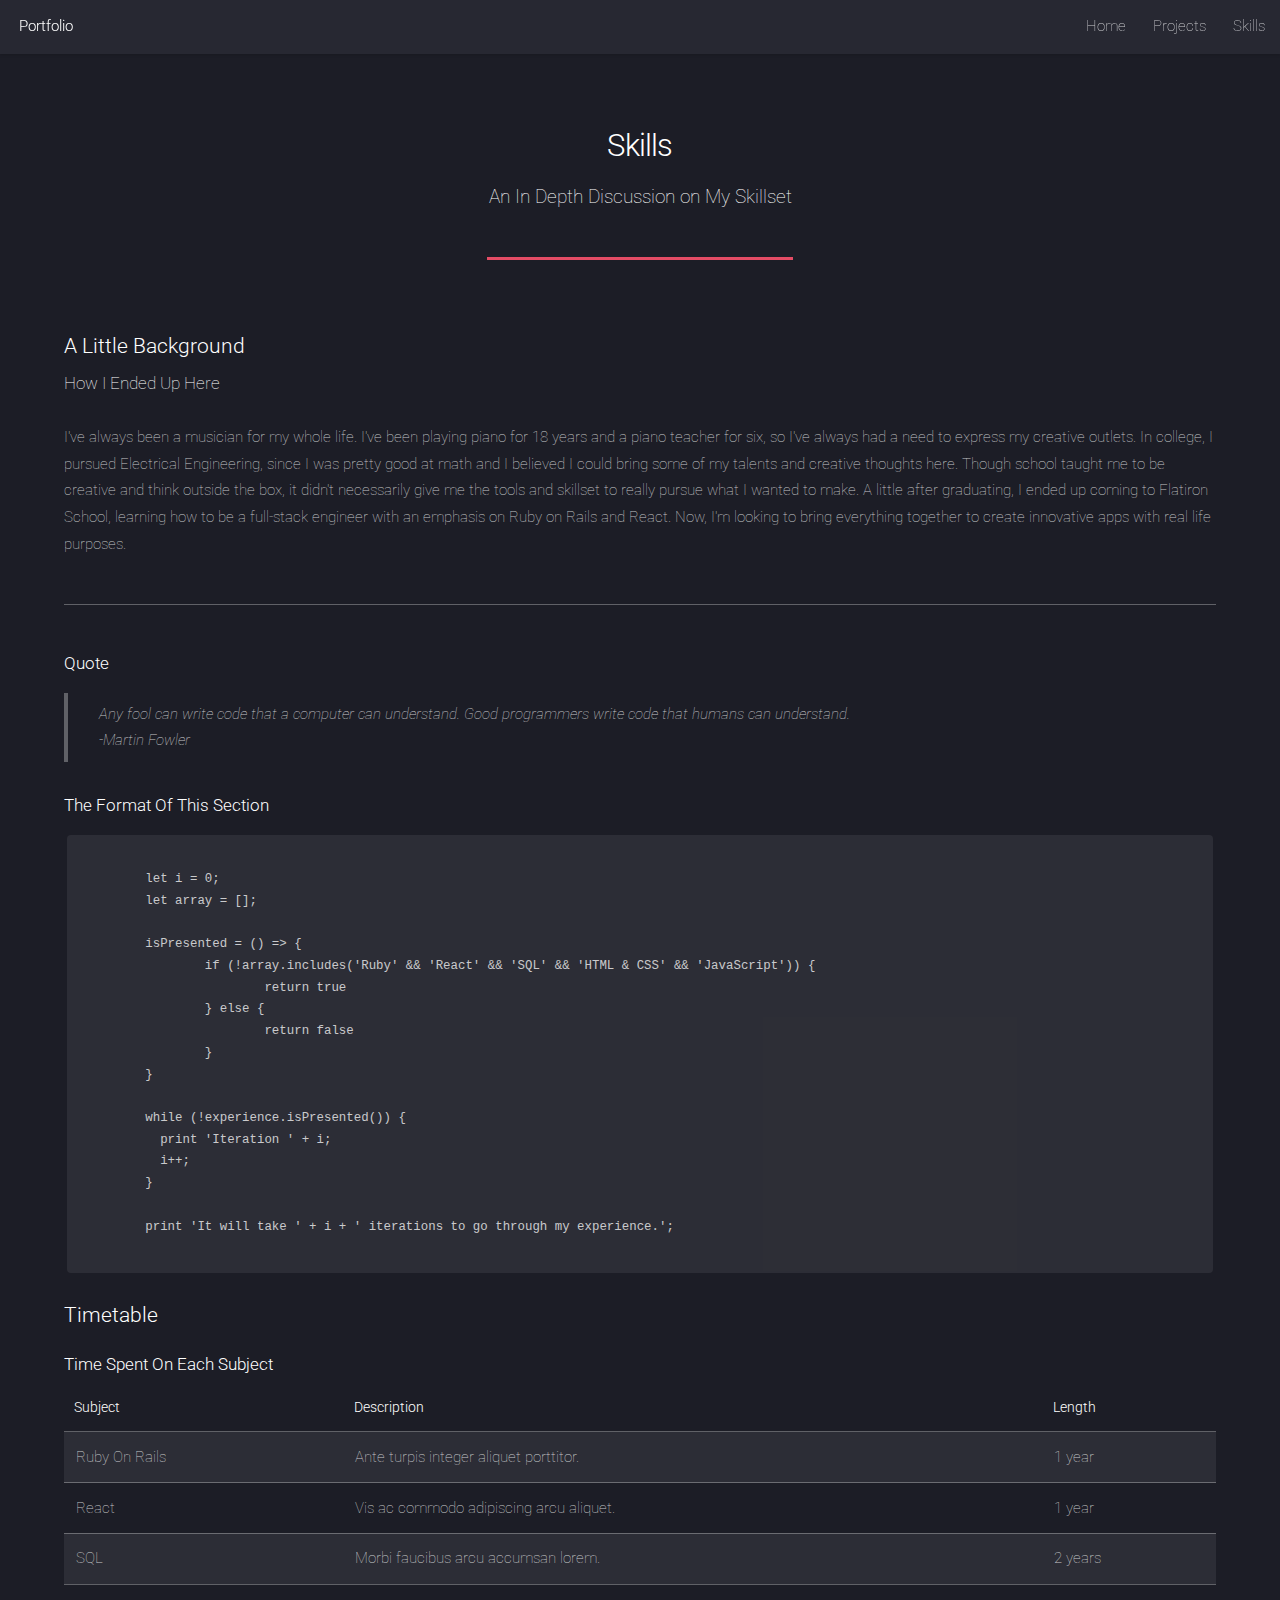
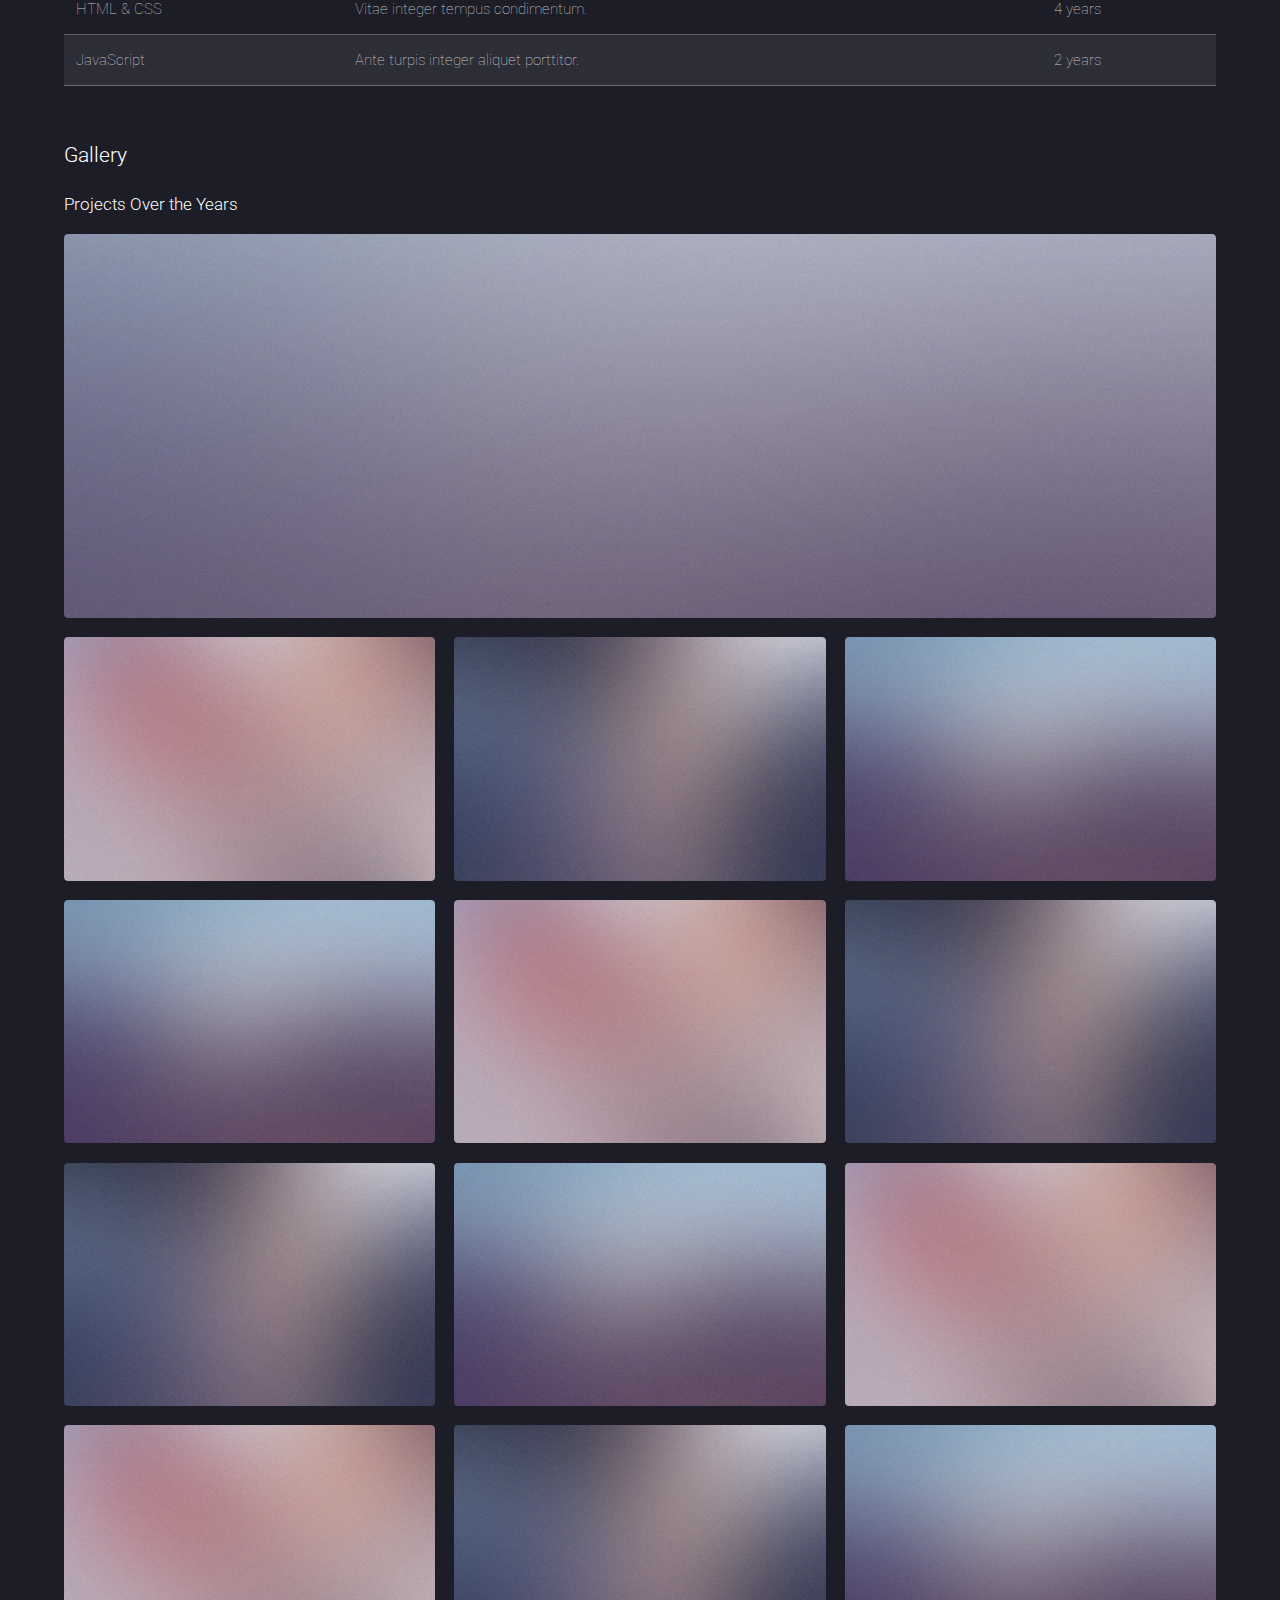
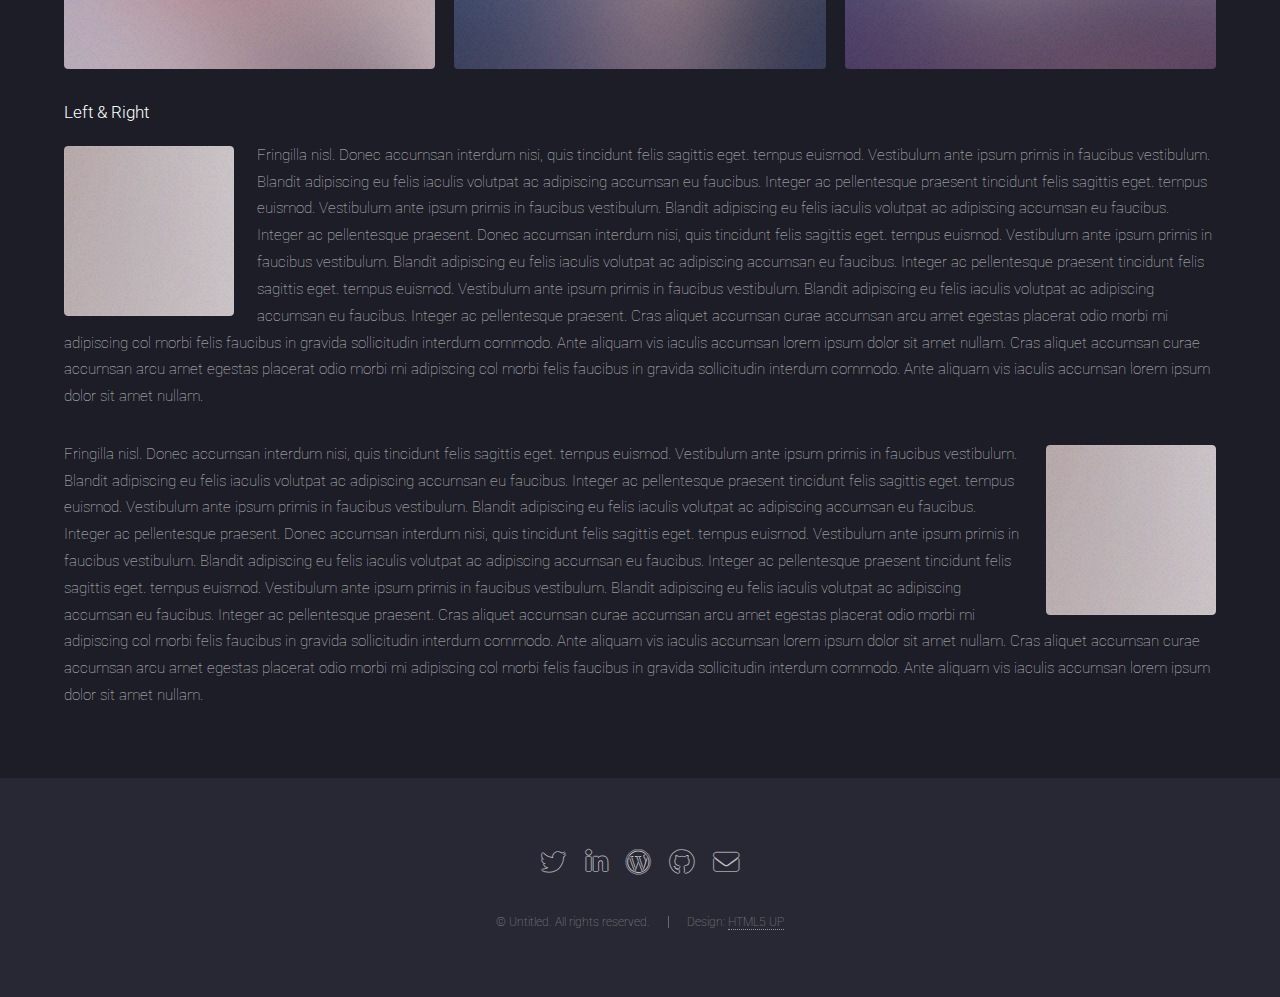
==== commit eb6d9254: "added more sections" ====
--- a/elements.html
+++ b/elements.html
@@ -8,7 +8,7 @@
 -->
 <html>
 	<head>
-		<title>Elements - Landed by HTML5 UP</title>
+		<title>Skills</title>
 		<meta charset="utf-8" />
 		<meta name="viewport" content="width=device-width, initial-scale=1, user-scalable=no" />
 		<link rel="stylesheet" href="assets/css/main.css" />
@@ -18,90 +18,86 @@
 		<div id="page-wrapper">
 
 			<!-- Header -->
-				<header id="header">
-					<h1 id="logo"><a href="index.html">Landed</a></h1>
-					<nav id="nav">
-						<ul>
-							<li><a href="index.html">Home</a></li>
-							<li>
-								<a href="#">Layouts</a>
-								<ul>
-									<li><a href="left-sidebar.html">Left Sidebar</a></li>
-									<li><a href="right-sidebar.html">Right Sidebar</a></li>
-									<li><a href="no-sidebar.html">No Sidebar</a></li>
-									<li>
-										<a href="#">Submenu</a>
-										<ul>
-											<li><a href="#">Option 1</a></li>
-											<li><a href="#">Option 2</a></li>
-											<li><a href="#">Option 3</a></li>
-											<li><a href="#">Option 4</a></li>
-										</ul>
-									</li>
-								</ul>
-							</li>
-							<li><a href="elements.html">Elements</a></li>
-							<li><a href="#" class="button primary">Sign Up</a></li>
-						</ul>
-					</nav>
-				</header>
+			<header id="header">
+				<h1 id="logo"><a href="index.html">Portfolio</a></h1>
+				<nav id="nav">
+					<ul>
+						<li><a href="index.html">Home</a></li>
+						<li>
+							<a href="#">Projects</a>
+							<ul>
+								<li><a href="pokemon.html">PokeEarth</a></li>
+								<li><a href="mood.html">Moody</a></li>
+								<li><a href="twitch.html">OurTwitch</a></li>
+								<!-- <li>
+									<a href="#">Submenu</a>
+									<ul>
+										<li><a href="#">Option 1</a></li>
+										<li><a href="#">Option 2</a></li>
+										<li><a href="#">Option 3</a></li>
+										<li><a href="#">Option 4</a></li>
+									</ul>
+								</li> -->
+							</ul>
+						</li>
+						<li><a href="elements.html">Skills</a></li>
+						<!-- <li><a href="#" class="button primary">Sign Up</a></li> -->
+					</ul>
+				</nav>
+			</header>
 
 			<!-- Main -->
 				<div id="main" class="wrapper style1">
 					<div class="container">
 						<header class="major">
-							<h2>Elements</h2>
-							<p>Ipsum dolor feugiat aliquam tempus sed magna lorem consequat accumsan</p>
+							<h2>Skills</h2>
+							<p>An In Depth Discussion on My Skillset</p>
 						</header>
 
 						<!-- Text -->
 							<section>
-								<h3>Text</h3>
+								<!-- <h3>Text</h3>
 								<p>This is <b>bold</b> and this is <strong>strong</strong>. This is <i>italic</i> and this is <em>emphasized</em>.
 								This is <sup>superscript</sup> text and this is <sub>subscript</sub> text.
 								This is <u>underlined</u> and this is code: <code>for (;;) { ... }</code>. Finally, <a href="#">this is a link</a>.</p>
 
+								<hr /> -->
+
+								<header>
+									<h3>A Little Background</h3>
+									<p>How I Ended Up Here</p>
+								</header>
+								<p>I've always been a musician for my whole life. I've been playing piano for 18 years and a piano teacher for six, so I've always had a need to express my creative outlets. In college, I pursued Electrical Engineering, since I was pretty good at math and I believed I could bring some of my talents and creative thoughts here. Though school taught me to be creative and think outside the box, it didn't necessarily give me the tools and skillset to really pursue what I wanted to make. A little after graduating, I ended up coming to Flatiron School, learning how to be a full-stack engineer with an emphasis on Ruby on Rails and React. Now, I'm looking to bring everything together to create innovative apps with real life purposes.</p>
+
 								<hr />
 
-								<header>
-									<h3>Heading with a Subtitle</h3>
-									<p>Lorem ipsum dolor sit amet nullam id egestas urna aliquam</p>
-								</header>
-								<p>Nunc lacinia ante nunc ac lobortis. Interdum adipiscing gravida odio porttitor sem non mi integer non faucibus ornare mi ut ante amet placerat aliquet. Volutpat eu sed ante lacinia sapien lorem accumsan varius montes viverra nibh in adipiscing blandit tempus accumsan.</p>
-								<header>
-									<h4>Heading with a Subtitle</h4>
-									<p>Lorem ipsum dolor sit amet nullam id egestas urna aliquam</p>
-								</header>
-								<p>Nunc lacinia ante nunc ac lobortis. Interdum adipiscing gravida odio porttitor sem non mi integer non faucibus ornare mi ut ante amet placerat aliquet. Volutpat eu sed ante lacinia sapien lorem accumsan varius montes viverra nibh in adipiscing blandit tempus accumsan.</p>
-
-								<hr />
-
-								<h2>Heading Level 2</h2>
-								<h3>Heading Level 3</h3>
-								<h4>Heading Level 4</h4>
-								<h5>Heading Level 5</h5>
-								<h6>Heading Level 6</h6>
-
-								<hr />
-
-								<h4>Blockquote</h4>
-								<blockquote>Fringilla nisl. Donec accumsan interdum nisi, quis tincidunt felis sagittis eget tempus euismod. Vestibulum ante ipsum primis in faucibus vestibulum. Blandit adipiscing eu felis iaculis volutpat ac adipiscing accumsan faucibus. Vestibulum ante ipsum primis in faucibus lorem ipsum dolor sit amet nullam adipiscing eu felis.</blockquote>
-
-								<h4>Preformatted</h4>
-								<pre><code>i = 0;
-
-	while (!deck.isInOrder()) {
-	    print 'Iteration ' + i;
-	    deck.shuffle();
-	    i++;
+								<h4>Quote</h4>
+								<blockquote>Any fool can write code that a computer can understand. Good programmers write code that humans can understand. <br> -Martin Fowler</blockquote>
+
+								<h4>The Format Of This Section</h4>
+								<pre><code>
+	let i = 0;
+	let array = [];
+
+	isPresented = () => {
+		if (!array.includes('Ruby' && 'React' && 'SQL' && 'HTML & CSS' && 'JavaScript')) {
+			return true
+		} else {
+			return false
+		}
 	}
 
-	print 'It took ' + i + ' iterations to sort the deck.';
+	while (!experience.isPresented()) {
+	  print 'Iteration ' + i;
+	  i++;
+	}
+
+	print 'It will take ' + i + ' iterations to go through my experience.';
 	</code></pre>
 							</section>
 
 						<!-- Lists -->
-							<section>
+							<!-- <section>
 								<h3>Lists</h3>
 								<div class="row">
 									<div class="col-6 col-12-xsmall">
@@ -154,9 +150,9 @@
 										</ul>
 
 									</div>
-								</div>
-
-								<h4>Actions</h4>
+								</div> -->
+
+								<!-- <h4>Actions</h4>
 								<ul class="actions">
 									<li><a href="#" class="button primary">Default</a></li>
 									<li><a href="#" class="button">Default</a></li>
@@ -191,16 +187,61 @@
 										</ul>
 									</div>
 								</div>
-							</section>
+							</section> -->
 
 						<!-- Table -->
 							<section>
-								<h3>Table</h3>
-								<h4>Default</h4>
+								<h3>Timetable</h3>
+								<h4>Time Spent On Each Subject</h4>
 								<div class="table-wrapper">
 									<table>
 										<thead>
 											<tr>
+												<th>Subject</th>
+												<th>Description</th>
+												<th>Length</th>
+											</tr>
+										</thead>
+										<tbody>
+											<tr>
+												<td>Ruby On Rails</td>
+												<td>Ante turpis integer aliquet porttitor.</td>
+												<td>1 year</td>
+											</tr>
+											<tr>
+												<td>React</td>
+												<td>Vis ac commodo adipiscing arcu aliquet.</td>
+												<td>1 year</td>
+											</tr>
+											<tr>
+												<td>SQL</td>
+												<td> Morbi faucibus arcu accumsan lorem.</td>
+												<td>2 years</td>
+											</tr>
+											<tr>
+												<td>HTML & CSS</td>
+												<td>Vitae integer tempus condimentum.</td>
+												<td>4 years</td>
+											</tr>
+											<tr>
+												<td>JavaScript</td>
+												<td>Ante turpis integer aliquet porttitor.</td>
+												<td>2 years</td>
+											</tr>
+										</tbody>
+										<tfoot>
+											<tr>
+												<td colspan="2"></td>
+												<!-- <td>100.00</td> -->
+											</tr>
+										</tfoot>
+									</table>
+								</div>
+								<!-- <h4>Alternate</h4>
+								<div class="table-wrapper">
+									<table class="alt">
+										<thead>
+											<tr>
 												<th>Name</th>
 												<th>Description</th>
 												<th>Price</th>
@@ -241,55 +282,10 @@
 										</tfoot>
 									</table>
 								</div>
-								<h4>Alternate</h4>
-								<div class="table-wrapper">
-									<table class="alt">
-										<thead>
-											<tr>
-												<th>Name</th>
-												<th>Description</th>
-												<th>Price</th>
-											</tr>
-										</thead>
-										<tbody>
-											<tr>
-												<td>Item 1</td>
-												<td>Ante turpis integer aliquet porttitor.</td>
-												<td>29.99</td>
-											</tr>
-											<tr>
-												<td>Item 2</td>
-												<td>Vis ac commodo adipiscing arcu aliquet.</td>
-												<td>19.99</td>
-											</tr>
-											<tr>
-												<td>Item 3</td>
-												<td> Morbi faucibus arcu accumsan lorem.</td>
-												<td>29.99</td>
-											</tr>
-											<tr>
-												<td>Item 4</td>
-												<td>Vitae integer tempus condimentum.</td>
-												<td>19.99</td>
-											</tr>
-											<tr>
-												<td>Item 5</td>
-												<td>Ante turpis integer aliquet porttitor.</td>
-												<td>29.99</td>
-											</tr>
-										</tbody>
-										<tfoot>
-											<tr>
-												<td colspan="2"></td>
-												<td>100.00</td>
-											</tr>
-										</tfoot>
-									</table>
-								</div>
-							</section>
+							</section> -->
 
 						<!-- Buttons -->
-							<section>
+							<!-- <section>
 								<h3>Buttons</h3>
 								<ul class="actions">
 									<li><a href="#" class="button primary">Primary</a></li>
@@ -322,10 +318,10 @@
 									<li><span class="button primary disabled">Primary</span></li>
 									<li><span class="button disabled">Default</span></li>
 								</ul>
-							</section>
+							</section> -->
 
 						<!-- Form -->
-							<section>
+							<!-- <section>
 								<h3>Form</h3>
 								<form method="post" action="#">
 									<div class="row gtr-uniform gtr-50">
@@ -375,12 +371,12 @@
 										</div>
 									</div>
 								</form>
-							</section>
+							</section> -->
 
 						<!-- Image -->
 							<section>
-								<h3>Image</h3>
-								<h4>Fit</h4>
+								<h3>Gallery</h3>
+								<h4>Projects Over the Years</h4>
 								<div class="box alt">
 									<div class="row gtr-50 gtr-uniform">
 										<div class="col-12"><span class="image fit"><img src="images/pic07.jpg" alt="" /></span></div>
@@ -408,20 +404,18 @@
 				</div>
 
 			<!-- Footer -->
-				<footer id="footer">
-					<ul class="icons">
-						<li><a href="#" class="icon brands alt fa-twitter"><span class="label">Twitter</span></a></li>
-						<li><a href="#" class="icon brands alt fa-facebook-f"><span class="label">Facebook</span></a></li>
-						<li><a href="#" class="icon brands alt fa-linkedin-in"><span class="label">LinkedIn</span></a></li>
-						<li><a href="#" class="icon brands alt fa-instagram"><span class="label">Instagram</span></a></li>
-						<li><a href="#" class="icon brands alt fa-github"><span class="label">GitHub</span></a></li>
-						<li><a href="#" class="icon solid alt fa-envelope"><span class="label">Email</span></a></li>
-					</ul>
-					<ul class="copyright">
-						<li>&copy; Untitled. All rights reserved.</li><li>Design: <a href="http://html5up.net">HTML5 UP</a></li>
-					</ul>
-				</footer>
-
+			<footer id="footer">
+				<ul class="icons">
+					<li><a href="https://twitter.com/KevinDai4" class="icon brands alt fa-twitter"><span class="label">Twitter</span></a></li>
+					<li><a href="https://www.linkedin.com/in/kevin-dai23/" class="icon brands alt fa-linkedin-in"><span class="label">LinkedIn</span></a></li>
+					<li><a href="https://wordpress.com/view/kevindai.home.blog" class="icon brands alt fa-wordpress"><span class="label">Wordpress</span></a></li>
+					<li><a href="https://github.com/locky5" class="icon brands alt fa-github"><span class="label">GitHub</span></a></li>
+					<li><a href="mailto: kevin.dai.2451@gmail.com" class="icon solid alt fa-envelope"><span class="label">Email</span></a></li>
+				</ul>
+				<ul class="copyright">
+					<li>&copy; Untitled. All rights reserved.</li><li>Design: <a href="http://html5up.net">HTML5 UP</a></li>
+				</ul>
+			</footer>
 		</div>
 
 		<!-- Scripts -->
@@ -435,4 +429,4 @@
 			<script src="assets/js/main.js"></script>
 
 	</body>
-</html>+</html>
--- a/assets/css/main.css
+++ b/assets/css/main.css
@@ -2469,7 +2469,7 @@
 				text-shadow: 1px 0 0 #ffffff, -1px 0 0 #ffffff, 0 1px 0 #ffffff, 0 -1px 0 #ffffff;
 			}
 
-		.icon.major {
+		/* .icon.major {
 			background: #272833;
 			border-radius: 100%;
 			cursor: default;
@@ -2479,7 +2479,7 @@
 			margin: 0 0 2em 0;
 			text-align: center;
 			width: 6em;
-		}
+		} */
 
 			.icon.major:before {
 				font-size: 2.25em;
@@ -4108,4 +4108,4 @@
 						padding: 0;
 					}
 
-	}+	}
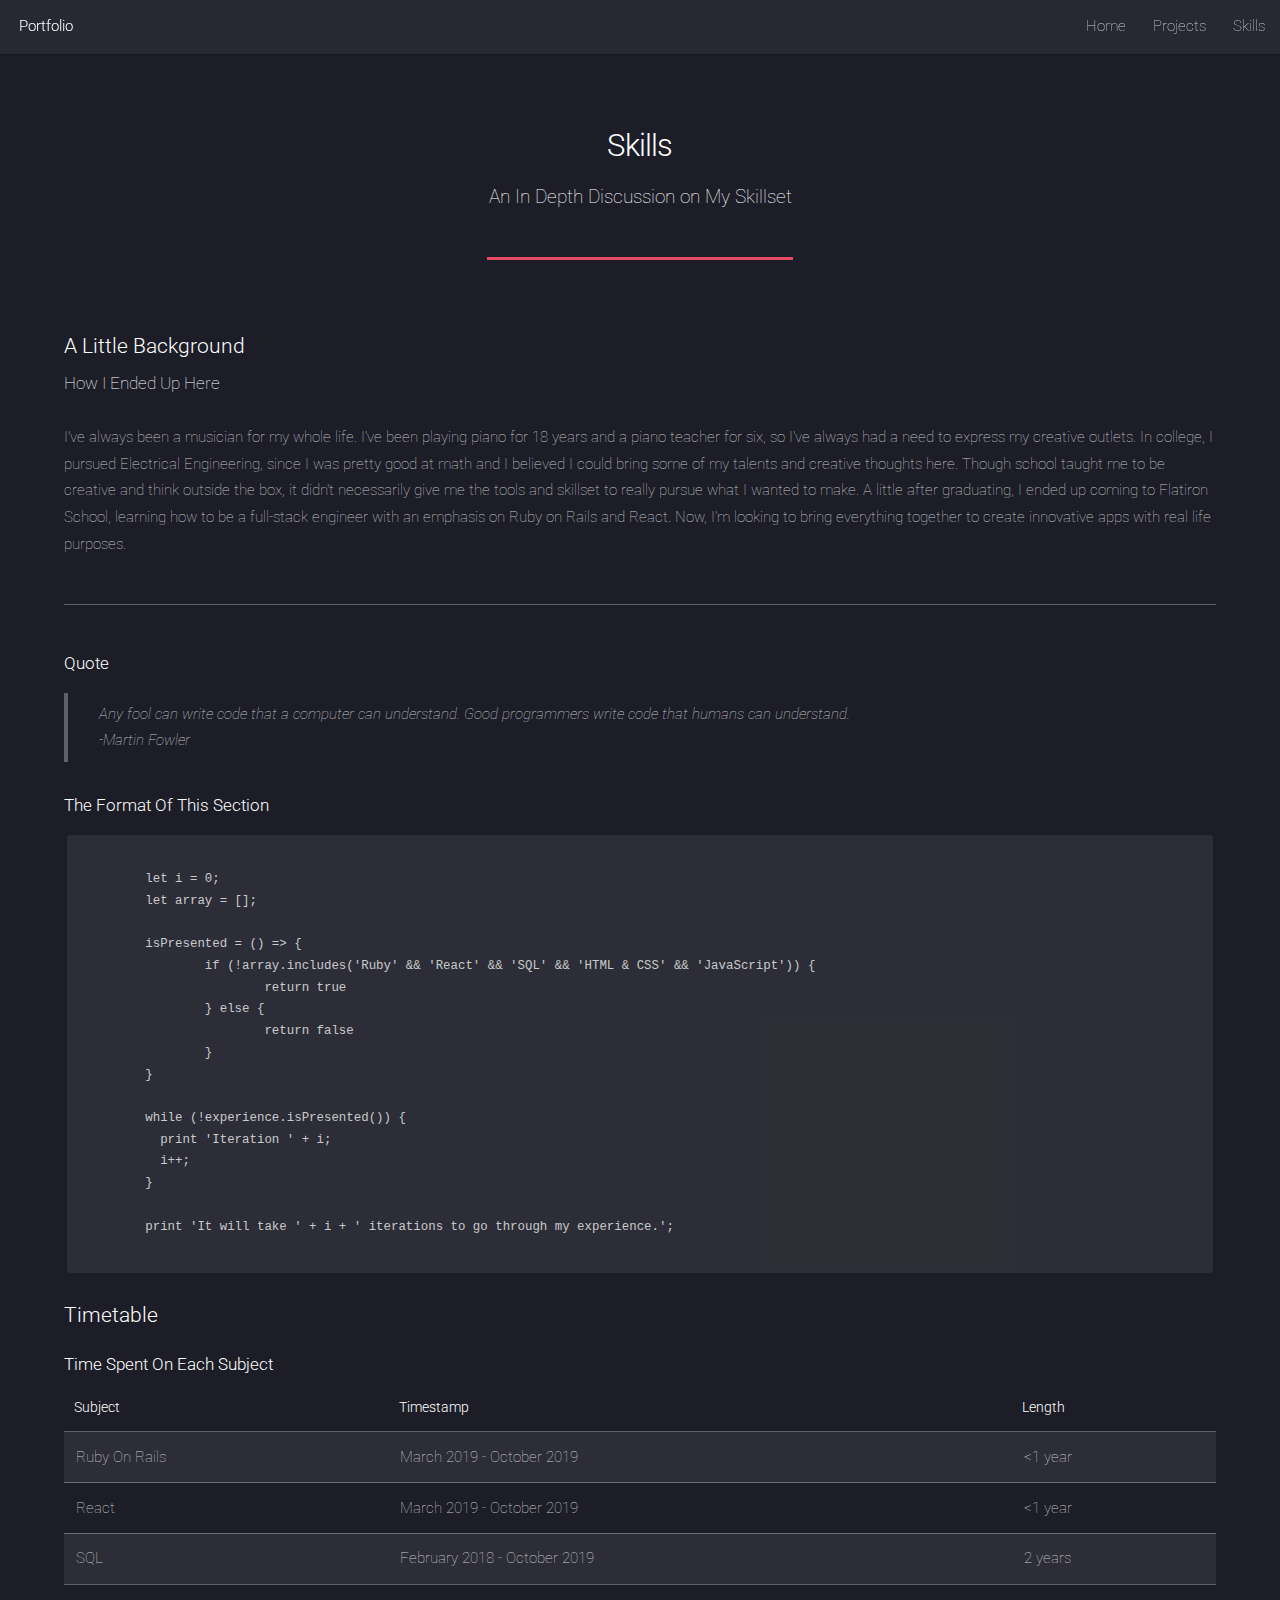
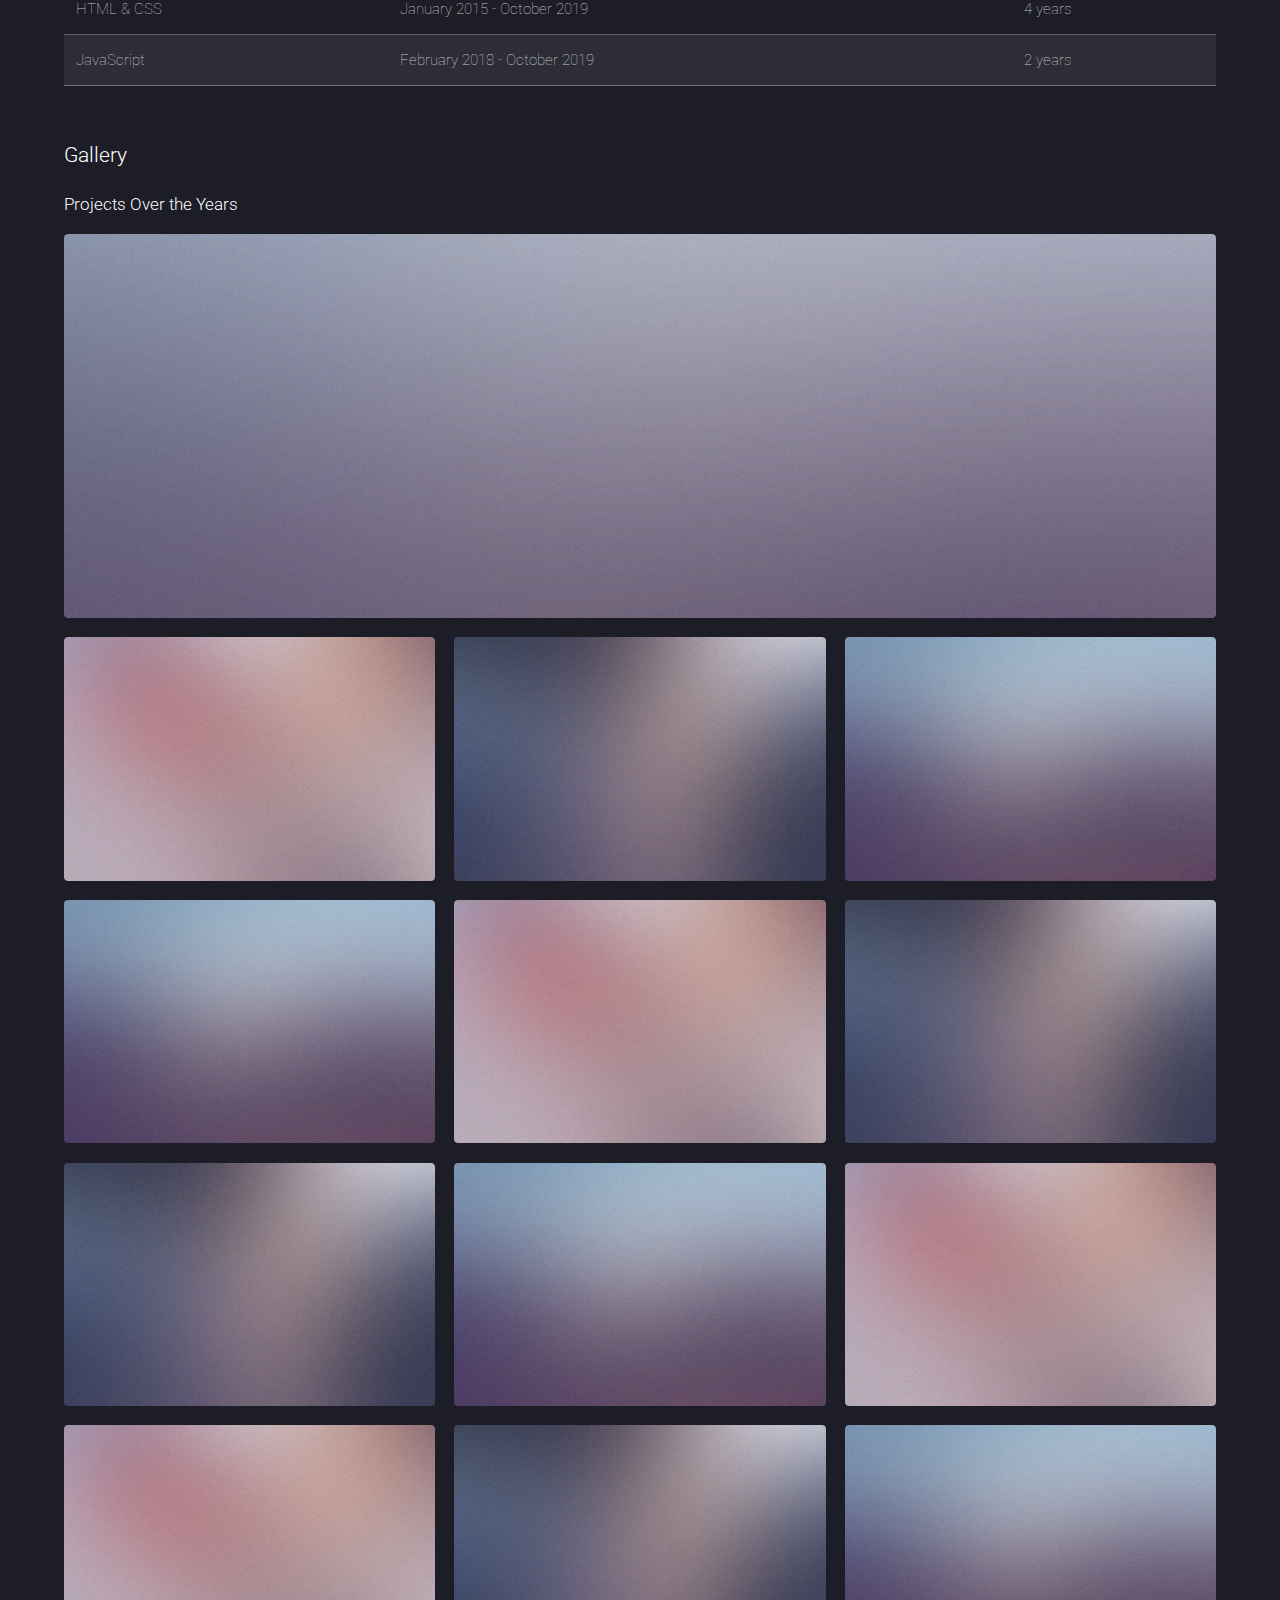
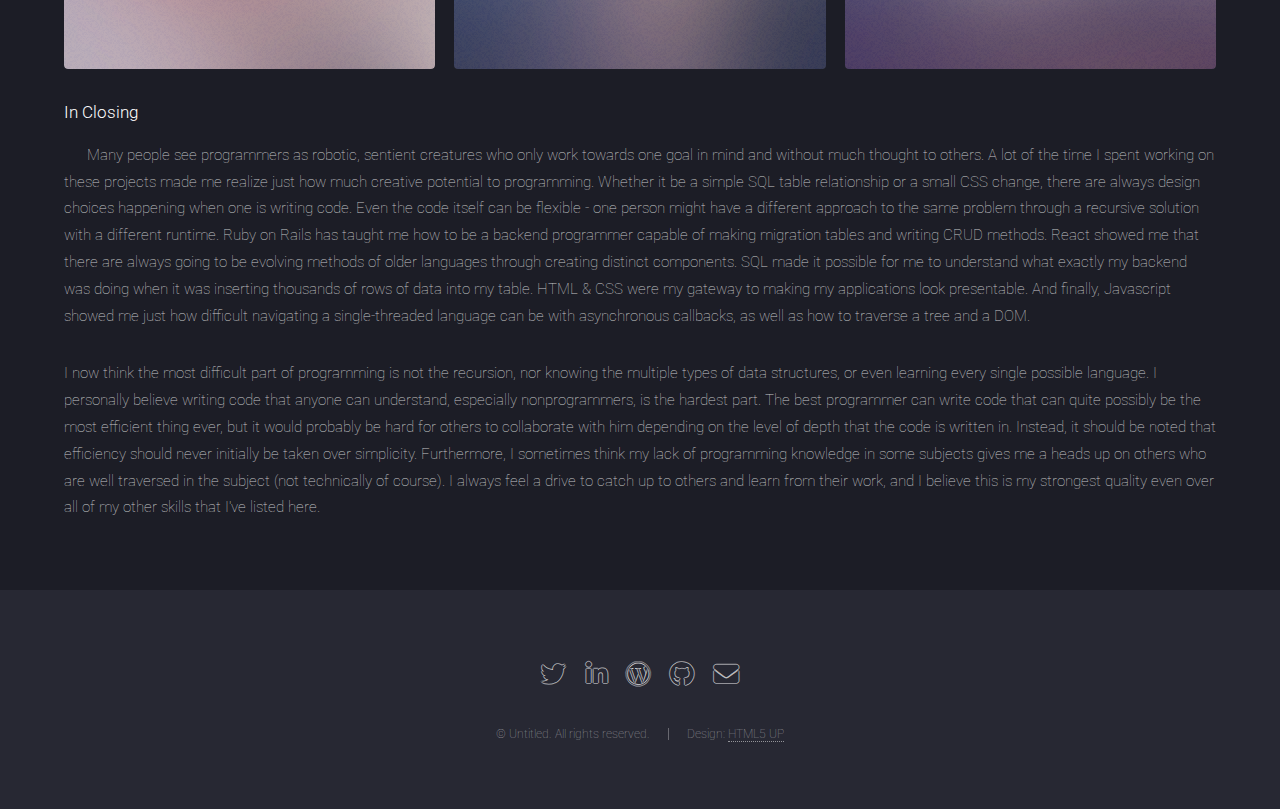
==== commit d14895ee: "finished up skills" ====
--- a/elements.html
+++ b/elements.html
@@ -198,34 +198,34 @@
 										<thead>
 											<tr>
 												<th>Subject</th>
-												<th>Description</th>
+												<th>Timestamp</th>
 												<th>Length</th>
 											</tr>
 										</thead>
 										<tbody>
 											<tr>
 												<td>Ruby On Rails</td>
-												<td>Ante turpis integer aliquet porttitor.</td>
-												<td>1 year</td>
+												<td>March 2019 - October 2019</td>
+												<td><1 year</td>
 											</tr>
 											<tr>
 												<td>React</td>
-												<td>Vis ac commodo adipiscing arcu aliquet.</td>
-												<td>1 year</td>
+												<td>March 2019 - October 2019</td>
+												<td><1 year</td>
 											</tr>
 											<tr>
 												<td>SQL</td>
-												<td> Morbi faucibus arcu accumsan lorem.</td>
+												<td>February 2018 - October 2019</td>
 												<td>2 years</td>
 											</tr>
 											<tr>
 												<td>HTML & CSS</td>
-												<td>Vitae integer tempus condimentum.</td>
+												<td>January 2015 - October 2019</td>
 												<td>4 years</td>
 											</tr>
 											<tr>
 												<td>JavaScript</td>
-												<td>Ante turpis integer aliquet porttitor.</td>
+												<td>February 2018 - October 2019</td>
 												<td>2 years</td>
 											</tr>
 										</tbody>
@@ -395,9 +395,9 @@
 									</div>
 								</div>
 
-								<h4>Left &amp; Right</h4>
-								<p><span class="image left"><img src="images/pic08.jpg" alt="" /></span>Fringilla nisl. Donec accumsan interdum nisi, quis tincidunt felis sagittis eget. tempus euismod. Vestibulum ante ipsum primis in faucibus vestibulum. Blandit adipiscing eu felis iaculis volutpat ac adipiscing accumsan eu faucibus. Integer ac pellentesque praesent tincidunt felis sagittis eget. tempus euismod. Vestibulum ante ipsum primis in faucibus vestibulum. Blandit adipiscing eu felis iaculis volutpat ac adipiscing accumsan eu faucibus. Integer ac pellentesque praesent. Donec accumsan interdum nisi, quis tincidunt felis sagittis eget. tempus euismod. Vestibulum ante ipsum primis in faucibus vestibulum. Blandit adipiscing eu felis iaculis volutpat ac adipiscing accumsan eu faucibus. Integer ac pellentesque praesent tincidunt felis sagittis eget. tempus euismod. Vestibulum ante ipsum primis in faucibus vestibulum. Blandit adipiscing eu felis iaculis volutpat ac adipiscing accumsan eu faucibus. Integer ac pellentesque praesent. Cras aliquet accumsan curae accumsan arcu amet egestas placerat odio morbi mi adipiscing col morbi felis faucibus in gravida sollicitudin interdum commodo. Ante aliquam vis iaculis accumsan lorem ipsum dolor sit amet nullam. Cras aliquet accumsan curae accumsan arcu amet egestas placerat odio morbi mi adipiscing col morbi felis faucibus in gravida sollicitudin interdum commodo. Ante aliquam vis iaculis accumsan lorem ipsum dolor sit amet nullam.</p>
-								<p><span class="image right"><img src="images/pic08.jpg" alt="" /></span>Fringilla nisl. Donec accumsan interdum nisi, quis tincidunt felis sagittis eget. tempus euismod. Vestibulum ante ipsum primis in faucibus vestibulum. Blandit adipiscing eu felis iaculis volutpat ac adipiscing accumsan eu faucibus. Integer ac pellentesque praesent tincidunt felis sagittis eget. tempus euismod. Vestibulum ante ipsum primis in faucibus vestibulum. Blandit adipiscing eu felis iaculis volutpat ac adipiscing accumsan eu faucibus. Integer ac pellentesque praesent. Donec accumsan interdum nisi, quis tincidunt felis sagittis eget. tempus euismod. Vestibulum ante ipsum primis in faucibus vestibulum. Blandit adipiscing eu felis iaculis volutpat ac adipiscing accumsan eu faucibus. Integer ac pellentesque praesent tincidunt felis sagittis eget. tempus euismod. Vestibulum ante ipsum primis in faucibus vestibulum. Blandit adipiscing eu felis iaculis volutpat ac adipiscing accumsan eu faucibus. Integer ac pellentesque praesent. Cras aliquet accumsan curae accumsan arcu amet egestas placerat odio morbi mi adipiscing col morbi felis faucibus in gravida sollicitudin interdum commodo. Ante aliquam vis iaculis accumsan lorem ipsum dolor sit amet nullam. Cras aliquet accumsan curae accumsan arcu amet egestas placerat odio morbi mi adipiscing col morbi felis faucibus in gravida sollicitudin interdum commodo. Ante aliquam vis iaculis accumsan lorem ipsum dolor sit amet nullam.</p>
+								<h4>In Closing</h4>
+								<p><span class="image left"><img src="https://www.brainfacts.org/-/media/Brainfacts2/Core-Concepts/Topic-Folder-Images/Thinking-and-Awareness.png" alt="" /></span>Many people see programmers as robotic, sentient creatures who only work towards one goal in mind and without much thought to others. A lot of the time I spent working on these projects made me realize just how much creative potential to programming. Whether it be a simple SQL table relationship or a small CSS change, there are always design choices happening when one is writing code. Even the code itself can be flexible - one person might have a different approach to the same problem through a recursive solution with a different runtime. Ruby on Rails has taught me how to be a backend programmer capable of making migration tables and writing CRUD methods. React showed me that there are always going to be evolving methods of older languages through creating distinct components. SQL made it possible for me to understand what exactly my backend was doing when it was inserting thousands of rows of data into my table. HTML & CSS were my gateway to making my applications look presentable. And finally, Javascript showed me just how difficult navigating a single-threaded language can be with asynchronous callbacks, as well as how to traverse a tree and a DOM.</p>
+								<p><span class="image right"><img src="https://ga-core.s3.amazonaws.com/production/uploads/program/default_image/1225/thumb_How-To-Hire-A-Developer-NYC.jpg" alt="" /></span>I now think the most difficult part of programming is not the recursion, nor knowing the multiple types of data structures, or even learning every single possible language. I personally believe writing code that anyone can understand, especially nonprogrammers, is the hardest part. The best programmer can write code that can quite possibly be the most efficient thing ever, but it would probably be hard for others to collaborate with him depending on the level of depth that the code is written in. Instead, it should be noted that efficiency should never initially be taken over simplicity. Furthermore, I sometimes think my lack of programming knowledge in some subjects gives me a heads up on others who are well traversed in the subject (not technically of course). I always feel a drive to catch up to others and learn from their work, and I believe this is my strongest quality even over all of my other skills that I've listed here. </p>
 							</section>
 
 					</div>
